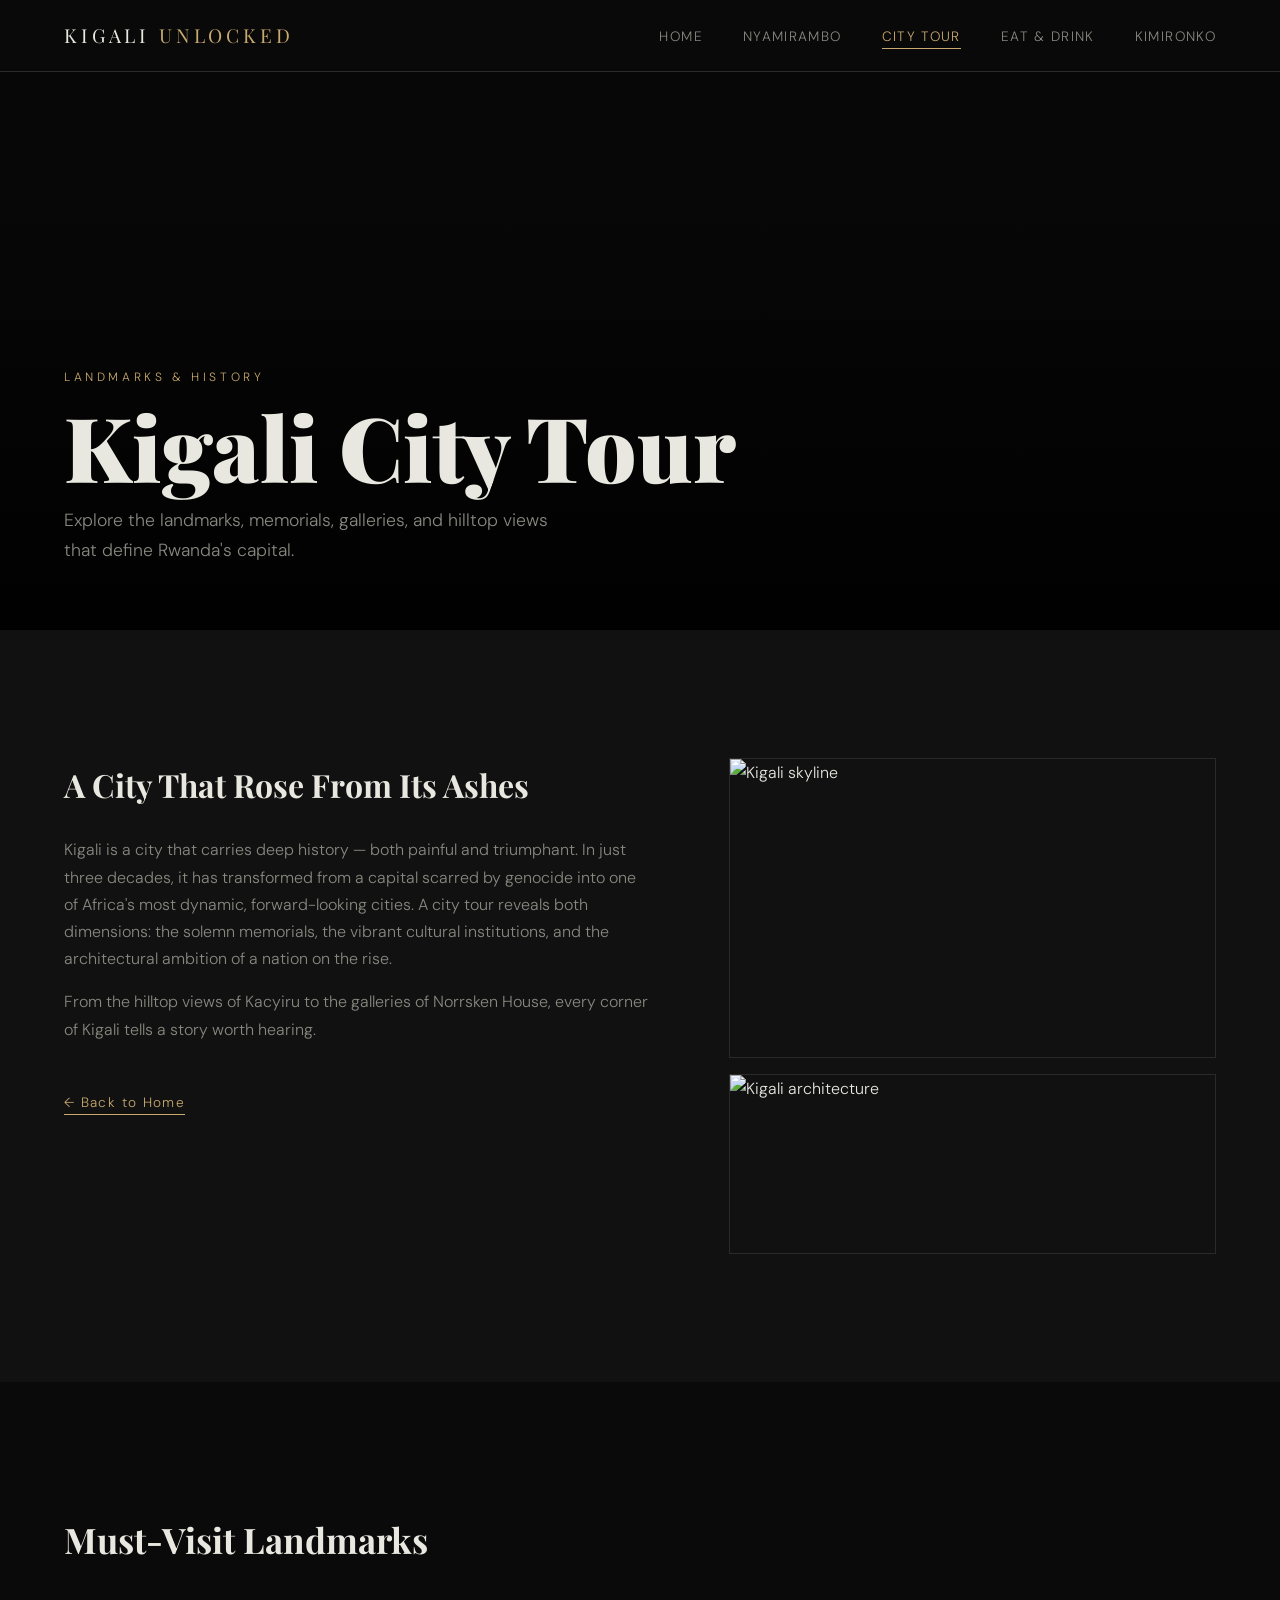
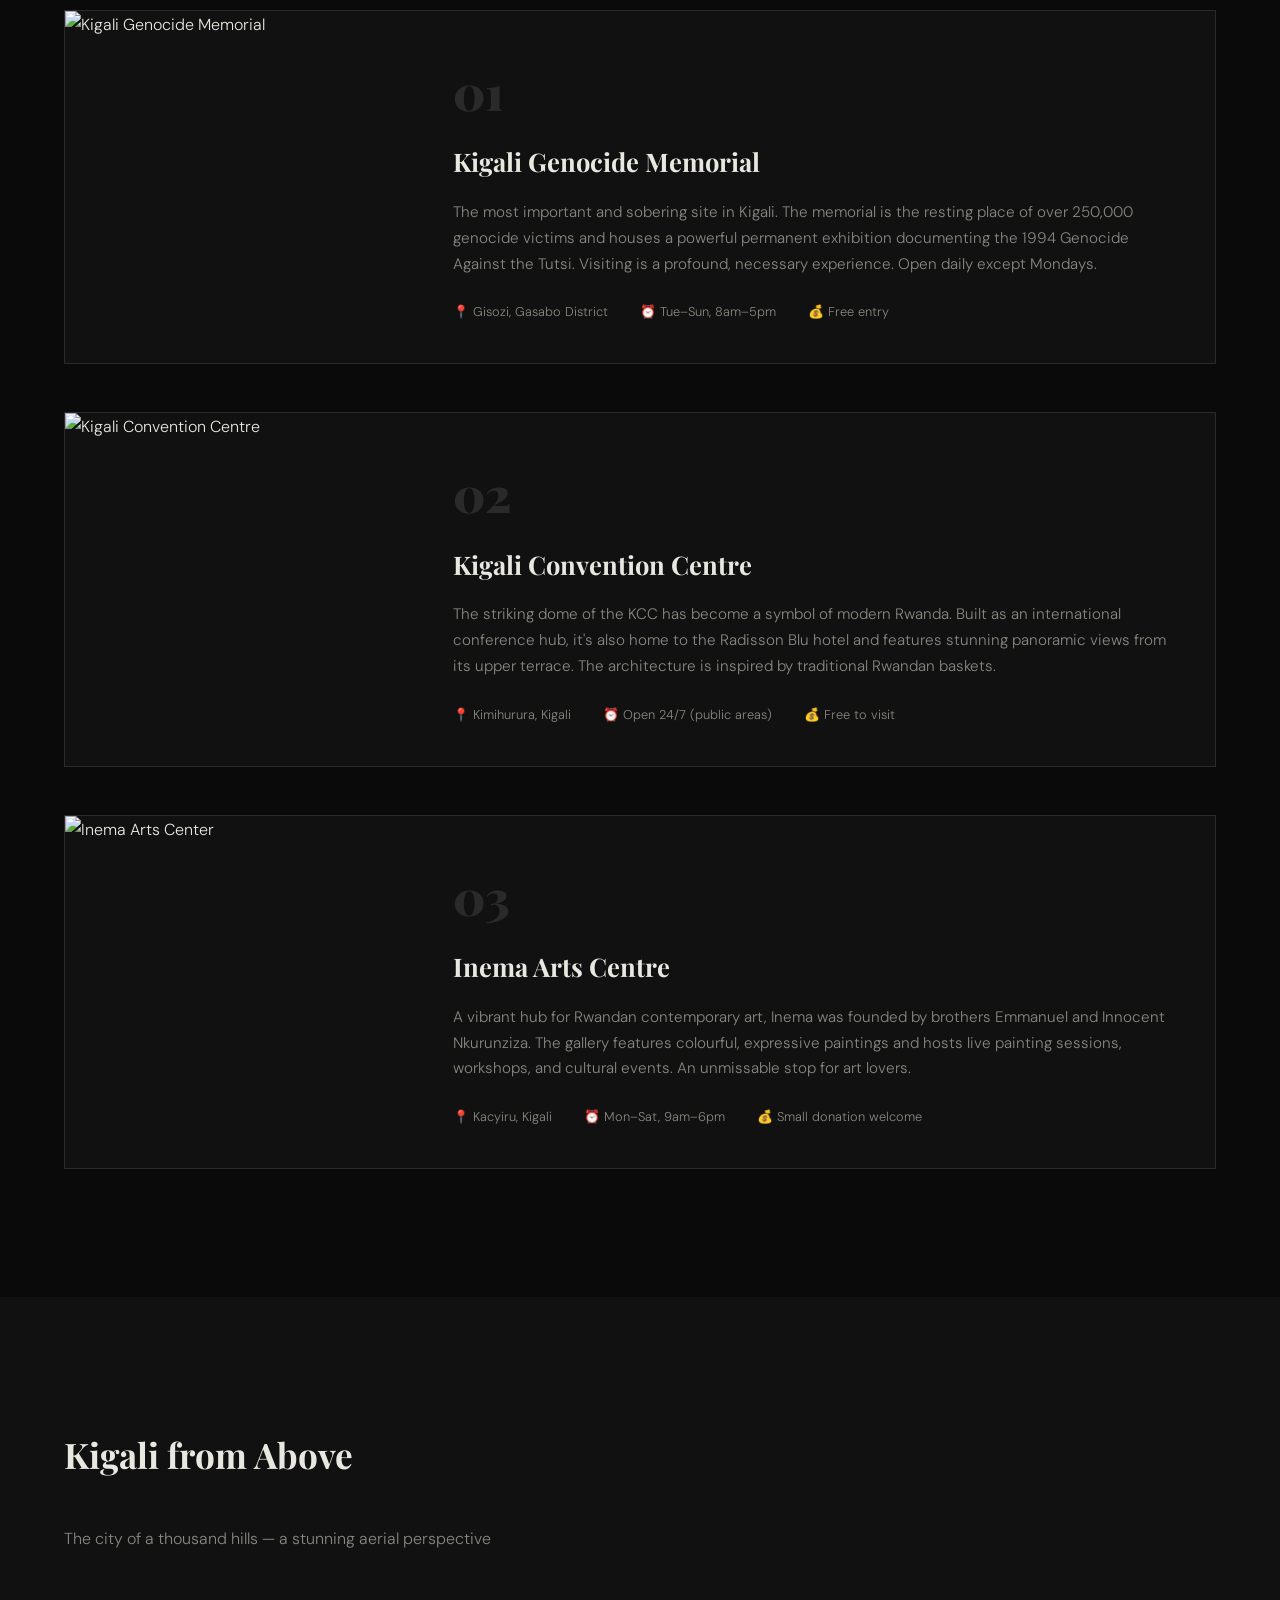
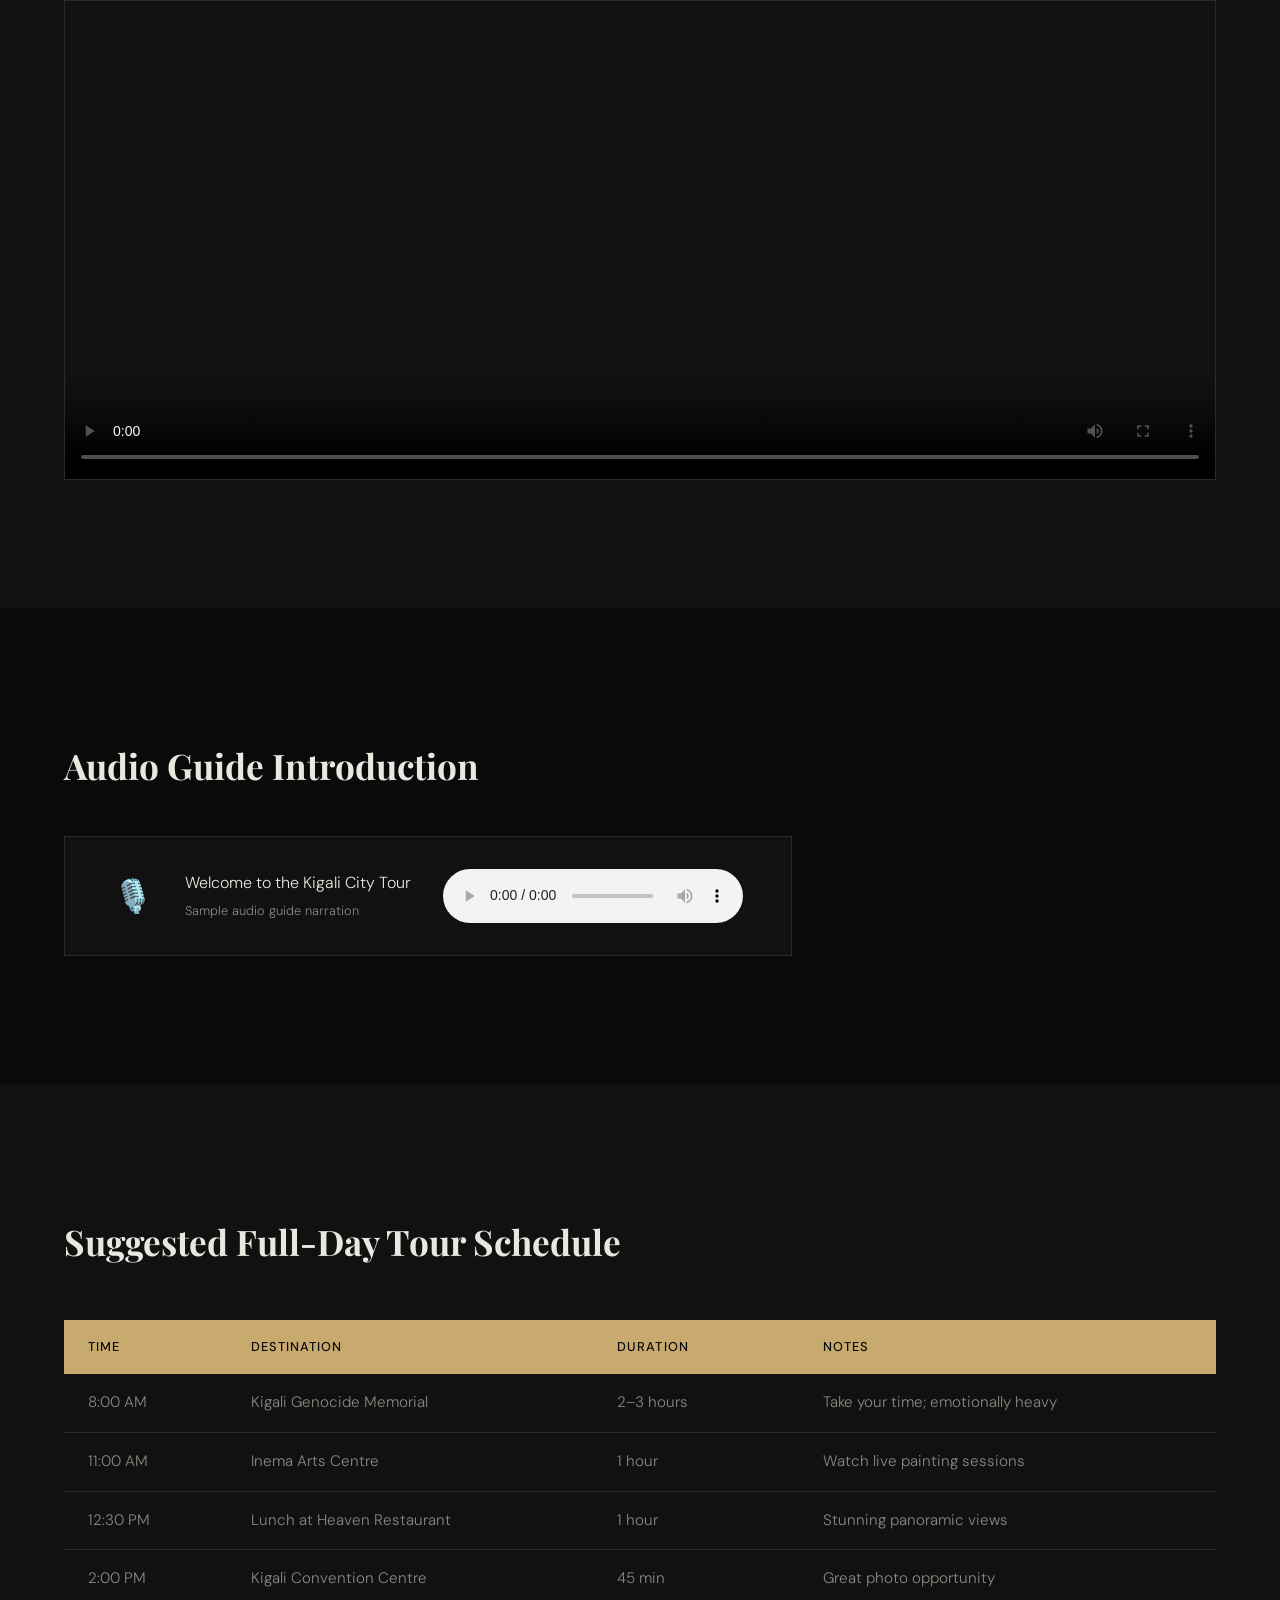
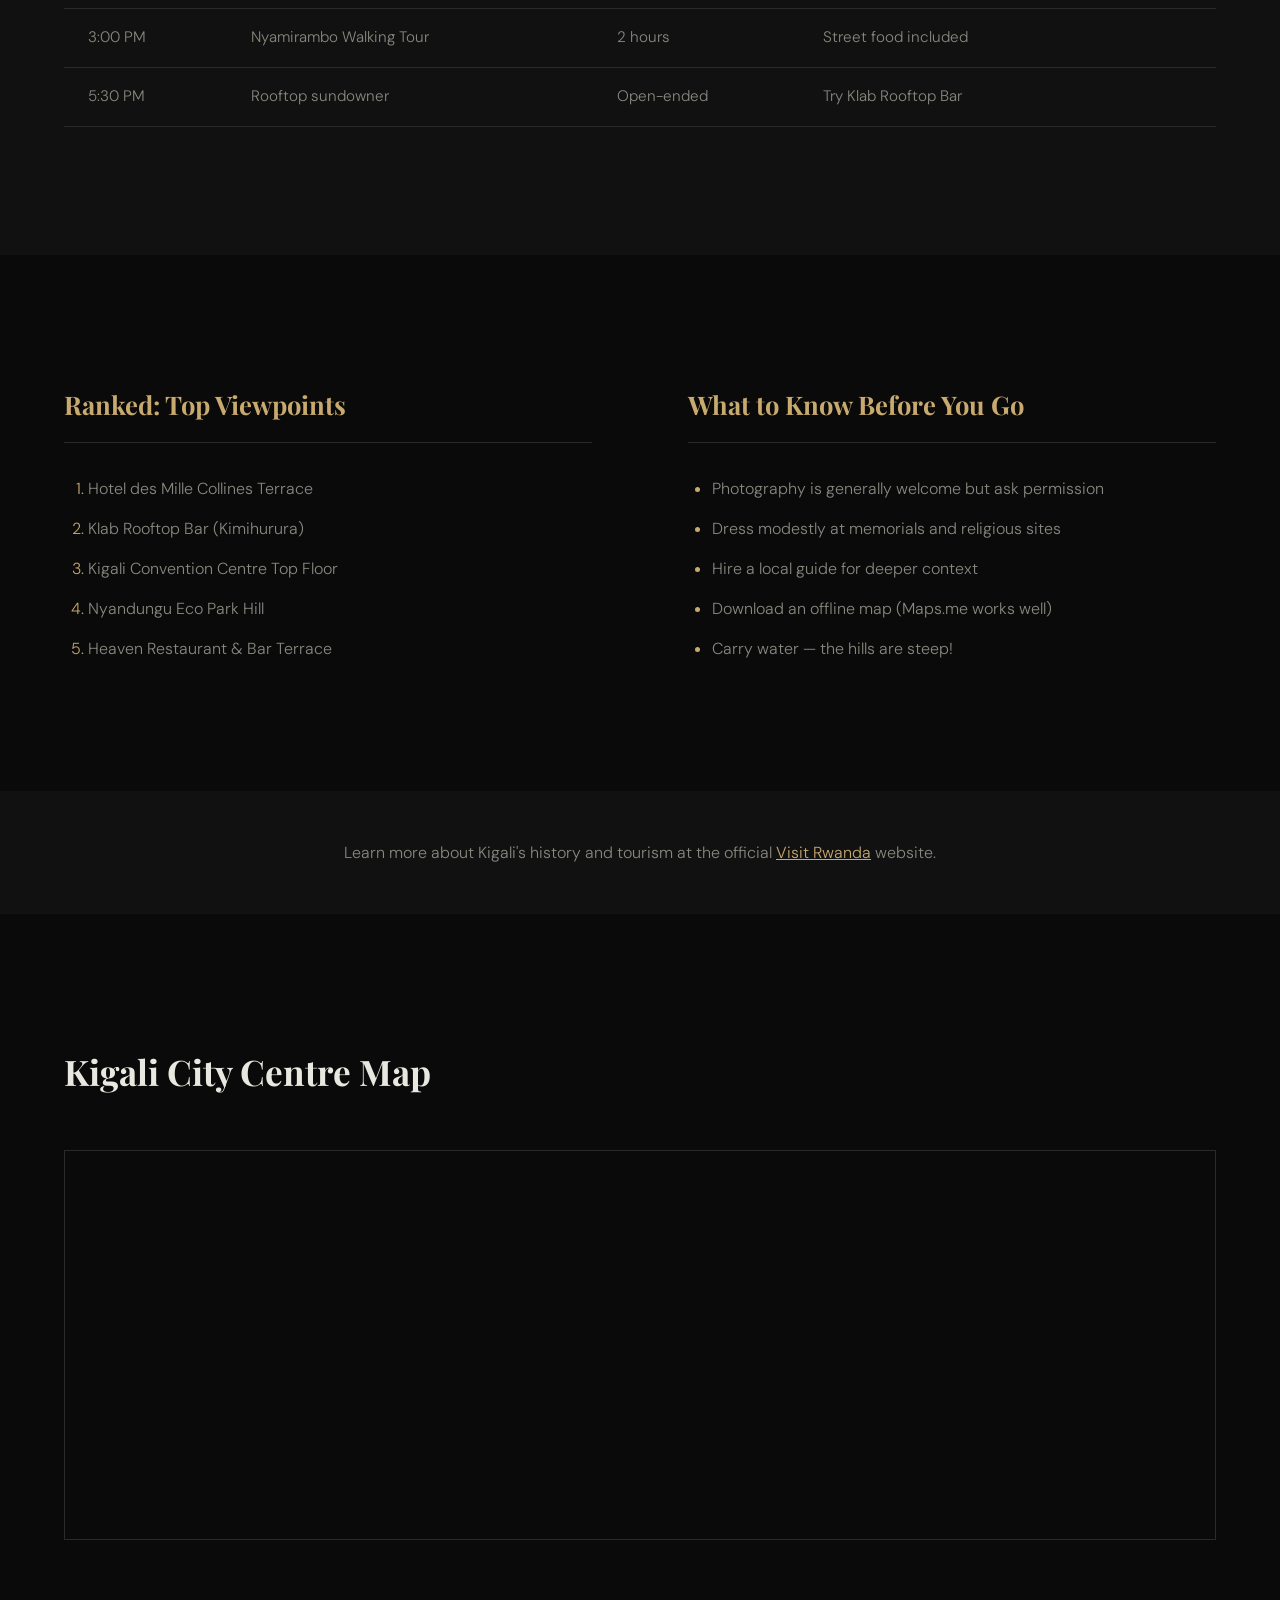
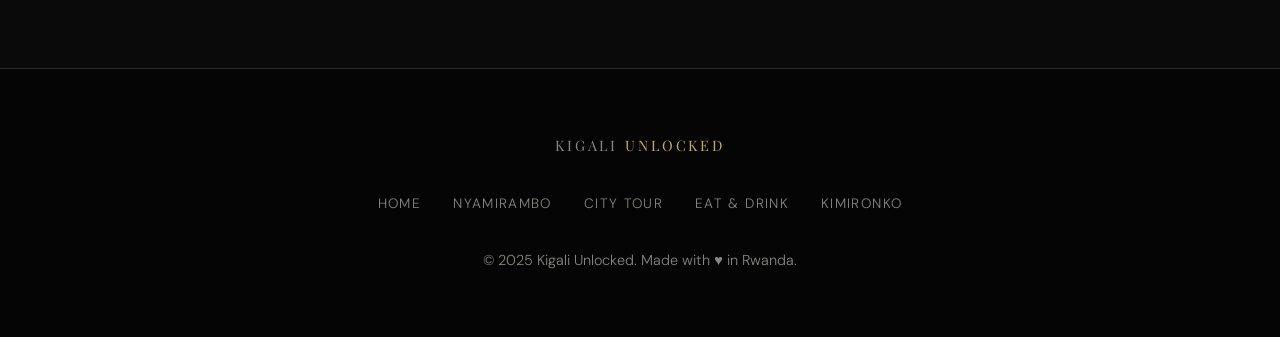
==== kigali-city-tour.html @ b33b662e "Add Nyamirambo and City Tour destination pages" ====
<!DOCTYPE html>
<html lang="en">
<head>
  <meta charset="UTF-8"/>
  <meta name="viewport" content="width=device-width, initial-scale=1.0"/>
  <title>Kigali City Tour – Kigali Unlocked</title>
  <link rel="stylesheet" href="css/city-tour.css"/>
  <link href="https://fonts.googleapis.com/css2?family=Playfair+Display:wght@400;700;900&family=DM+Sans:wght@300;400;500&display=swap" rel="stylesheet"/>
</head>
<body>

  <!-- NAV -->
  <nav class="navbar">
    <div class="nav-logo">KIGALI <span>UNLOCKED</span></div>
    <ul class="nav-links">
      <li><a href="index.html">Home</a></li>
      <li><a href="nyamirambo.html">Nyamirambo</a></li>
      <li><a href="kigali-city-tour.html" class="active">City Tour</a></li>
      <li><a href="restaurants.html">Eat & Drink</a></li>
      <li><a href="kimironko.html">Kimironko</a></li>
    </ul>
  </nav>

  <!-- PAGE HERO -->
  <header class="page-hero">
    <div class="page-hero-overlay"></div>
    <div class="page-hero-content">
      <span class="page-tag">Landmarks & History</span>
      <h1>Kigali City Tour</h1>
      <p>Explore the landmarks, memorials, galleries, and hilltop views that define Rwanda's capital.</p>
    </div>
  </header>

  <!-- INTRO -->
  <section class="section-intro">
    <div class="intro-grid">
      <div class="intro-block">
        <h2>A City That Rose From Its Ashes</h2>
        <p>Kigali is a city that carries deep history — both painful and triumphant. In just three decades, it has transformed from a capital scarred by genocide into one of Africa's most dynamic, forward-looking cities. A city tour reveals both dimensions: the solemn memorials, the vibrant cultural institutions, and the architectural ambition of a nation on the rise.</p>
        <p>From the hilltop views of Kacyiru to the galleries of Norrsken House, every corner of Kigali tells a story worth hearing.</p>
        <a href="index.html" class="btn-back">← Back to Home</a>
      </div>
      <div class="intro-images">
        <img src="https://images.unsplash.com/photo-1611348586804-61bf6c080437?w=700" alt="Kigali skyline" class="img-main"/>
        <img src="https://images.unsplash.com/photo-1526958977630-b34e2b1e0e2c?w=400" alt="Kigali architecture" class="img-secondary"/>
      </div>
    </div>
  </section>

  <!-- LANDMARK CARDS -->
  <section class="landmarks-section">
    <h2 class="section-title">Must-Visit Landmarks</h2>

    <div class="landmark-list">

      <article class="landmark-item">
        <img src="https://images.unsplash.com/photo-1489987707025-afc232f7ea0f?w=600" alt="Kigali Genocide Memorial"/>
        <div class="landmark-body">
          <span class="lm-number">01</span>
          <h3>Kigali Genocide Memorial</h3>
          <p>The most important and sobering site in Kigali. The memorial is the resting place of over 250,000 genocide victims and houses a powerful permanent exhibition documenting the 1994 Genocide Against the Tutsi. Visiting is a profound, necessary experience. Open daily except Mondays.</p>
          <div class="lm-meta">
            <span>📍 Gisozi, Gasabo District</span>
            <span>⏰ Tue–Sun, 8am–5pm</span>
            <span>💰 Free entry</span>
          </div>
        </div>
      </article>

      <article class="landmark-item">
        <img src="https://images.unsplash.com/photo-1580060839134-75a5edca2e99?w=600" alt="Kigali Convention Centre"/>
        <div class="landmark-body">
          <span class="lm-number">02</span>
          <h3>Kigali Convention Centre</h3>
          <p>The striking dome of the KCC has become a symbol of modern Rwanda. Built as an international conference hub, it's also home to the Radisson Blu hotel and features stunning panoramic views from its upper terrace. The architecture is inspired by traditional Rwandan baskets.</p>
          <div class="lm-meta">
            <span>📍 Kimihurura, Kigali</span>
            <span>⏰ Open 24/7 (public areas)</span>
            <span>💰 Free to visit</span>
          </div>
        </div>
      </article>

      <article class="landmark-item">
        <img src="https://images.unsplash.com/photo-1553877522-43269d4ea984?w=600" alt="Inema Arts Center"/>
        <div class="landmark-body">
          <span class="lm-number">03</span>
          <h3>Inema Arts Centre</h3>
          <p>A vibrant hub for Rwandan contemporary art, Inema was founded by brothers Emmanuel and Innocent Nkurunziza. The gallery features colourful, expressive paintings and hosts live painting sessions, workshops, and cultural events. An unmissable stop for art lovers.</p>
          <div class="lm-meta">
            <span>📍 Kacyiru, Kigali</span>
            <span>⏰ Mon–Sat, 9am–6pm</span>
            <span>💰 Small donation welcome</span>
          </div>
        </div>
      </article>

    </div>
  </section>

  <!-- VIDEO -->
  <section class="video-section">
    <h2 class="section-title">Kigali from Above</h2>
    <p class="section-sub">The city of a thousand hills — a stunning aerial perspective</p>
    <div class="video-wrap">
      <video controls poster="https://images.unsplash.com/photo-1611348586804-61bf6c080437?w=1200">
        <source src="https://www.w3schools.com/html/mov_bbb.mp4" type="video/mp4"/>
        Your browser does not support the video element.
      </video>
    </div>
  </section>

  <!-- AUDIO -->
  <section class="audio-section">
    <h2 class="section-title">Audio Guide Introduction</h2>
    <div class="audio-wrap">
      <div class="audio-card">
        <span>🎙️</span>
        <div>
          <p>Welcome to the Kigali City Tour</p>
          <small>Sample audio guide narration</small>
        </div>
        <audio controls>
          <source src="https://www.w3schools.com/html/horse.mp3" type="audio/mpeg"/>
          Your browser does not support the audio element.
        </audio>
      </div>
    </div>
  </section>

  <!-- TABLE: TOUR SCHEDULE -->
  <section class="table-section">
    <h2 class="section-title">Suggested Full-Day Tour Schedule</h2>
    <table class="info-table">
      <thead>
        <tr>
          <th>Time</th>
          <th>Destination</th>
          <th>Duration</th>
          <th>Notes</th>
        </tr>
      </thead>
      <tbody>
        <tr><td>8:00 AM</td><td>Kigali Genocide Memorial</td><td>2–3 hours</td><td>Take your time; emotionally heavy</td></tr>
        <tr><td>11:00 AM</td><td>Inema Arts Centre</td><td>1 hour</td><td>Watch live painting sessions</td></tr>
        <tr><td>12:30 PM</td><td>Lunch at Heaven Restaurant</td><td>1 hour</td><td>Stunning panoramic views</td></tr>
        <tr><td>2:00 PM</td><td>Kigali Convention Centre</td><td>45 min</td><td>Great photo opportunity</td></tr>
        <tr><td>3:00 PM</td><td>Nyamirambo Walking Tour</td><td>2 hours</td><td>Street food included</td></tr>
        <tr><td>5:30 PM</td><td>Rooftop sundowner</td><td>Open-ended</td><td>Try Klab Rooftop Bar</td></tr>
      </tbody>
    </table>
  </section>

  <!-- LISTS -->
  <section class="lists-section">
    <div class="lists-grid">
      <div class="list-block">
        <h3>Ranked: Top Viewpoints</h3>
        <ol>
          <li>Hotel des Mille Collines Terrace</li>
          <li>Klab Rooftop Bar (Kimihurura)</li>
          <li>Kigali Convention Centre Top Floor</li>
          <li>Nyandungu Eco Park Hill</li>
          <li>Heaven Restaurant & Bar Terrace</li>
        </ol>
      </div>
      <div class="list-block">
        <h3>What to Know Before You Go</h3>
        <ul>
          <li>Photography is generally welcome but ask permission</li>
          <li>Dress modestly at memorials and religious sites</li>
          <li>Hire a local guide for deeper context</li>
          <li>Download an offline map (Maps.me works well)</li>
          <li>Carry water — the hills are steep!</li>
        </ul>
      </div>
    </div>
  </section>

  <!-- EXTERNAL LINK -->
  <section class="ext-link-section">
    <p>Learn more about Kigali's history and tourism at the official <a href="https://www.visitrwanda.com" target="_blank" rel="noopener">Visit Rwanda</a> website.</p>
  </section>

  <!-- MAP EMBED -->
  <section class="map-section">
    <h2 class="section-title">Kigali City Centre Map</h2>
    <div class="map-container">
      <iframe
        src="https://www.openstreetmap.org/export/embed.html?bbox=30.05,−1.96,30.09,−1.93&layer=mapnik"
        width="100%" height="380" style="border:none;"
        title="Kigali city centre map"
        loading="lazy">
      </iframe>
    </div>
  </section>

  <!-- FOOTER -->
  <footer class="footer">
    <div class="footer-inner">
      <p class="footer-logo">KIGALI <span>UNLOCKED</span></p>
      <ul class="footer-links">
        <li><a href="index.html">Home</a></li>
        <li><a href="nyamirambo.html">Nyamirambo</a></li>
        <li><a href="kigali-city-tour.html">City Tour</a></li>
        <li><a href="restaurants.html">Eat & Drink</a></li>
        <li><a href="kimironko.html">Kimironko</a></li>
      </ul>
      <p class="footer-note">© 2025 Kigali Unlocked. Made with ♥ in Rwanda.</p>
    </div>
  </footer>

</body>
</html>
---- css/city-tour.css ----
/* ===========================
   CITY-TOUR.CSS
   Dark & Dramatic Theme
=========================== */

:root {
  --bg: #0a0a0a;
  --bg2: #111111;
  --bg3: #181818;
  --accent: #c8a96e;
  --accent2: #e8c98e;
  --text: #e8e8e0;
  --text-muted: #888880;
  --border: #2a2a2a;
  --font-display: 'Playfair Display', serif;
  --font-body: 'DM Sans', sans-serif;
}

*, *::before, *::after { box-sizing: border-box; margin: 0; padding: 0; }
html { scroll-behavior: smooth; }
body { background: var(--bg); color: var(--text); font-family: var(--font-body); font-weight: 300; line-height: 1.7; overflow-x: hidden; }

/* NAV */
.navbar {
  position: fixed; top: 0; left: 0; width: 100%; z-index: 999;
  display: flex; align-items: center; justify-content: space-between;
  padding: 1.2rem 4rem;
  background: rgba(10,10,10,0.9);
  backdrop-filter: blur(12px);
  border-bottom: 1px solid var(--border);
}
.nav-logo { font-family: var(--font-display); font-size: 1.2rem; letter-spacing: 0.2em; color: var(--text); text-transform: uppercase; }
.nav-logo span { color: var(--accent); }
.nav-links { display: flex; gap: 2.5rem; list-style: none; }
.nav-links a {
  color: var(--text-muted); text-decoration: none; font-size: 0.85rem;
  letter-spacing: 0.1em; text-transform: uppercase; transition: color 0.3s;
  position: relative; padding-bottom: 4px;
}
.nav-links a::after { content: ''; position: absolute; bottom: 0; left: 0; width: 0; height: 1px; background: var(--accent); transition: width 0.3s; }
.nav-links a:hover, .nav-links a.active { color: var(--accent); }
.nav-links a:hover::after, .nav-links a.active::after { width: 100%; }

/* PAGE HERO */
.page-hero {
  position: relative; height: 70vh;
  background: url('https://images.unsplash.com/photo-1611348586804-61bf6c080437?w=1600') center/cover no-repeat;
  display: flex; align-items: flex-end;
}
.page-hero-overlay { position: absolute; inset: 0; background: linear-gradient(to top, rgba(0,0,0,0.92) 0%, rgba(0,0,0,0.3) 70%); }
.page-hero-content { position: relative; z-index: 2; padding: 4rem; animation: fadeUp 0.8s ease both; }
.page-tag { font-size: 0.75rem; letter-spacing: 0.3em; text-transform: uppercase; color: var(--accent); display: block; margin-bottom: 0.8rem; }
.page-hero-content h1 { font-family: var(--font-display); font-size: clamp(3rem, 7vw, 6rem); font-weight: 900; color: var(--text); line-height: 1; margin-bottom: 1rem; }
.page-hero-content p { color: var(--text-muted); font-size: 1.1rem; max-width: 500px; }

/* INTRO */
.section-intro { padding: 8rem 4rem; background: var(--bg2); }
.intro-grid { display: flex; gap: 5rem; align-items: flex-start; }
.intro-block { flex: 1.2; }
.intro-block h2 { font-family: var(--font-display); font-size: 2rem; margin-bottom: 1.5rem; color: var(--text); }
.intro-block p { color: var(--text-muted); margin-bottom: 1rem; }
.btn-back { display: inline-block; margin-top: 2rem; color: var(--accent); text-decoration: none; font-size: 0.85rem; letter-spacing: 0.1em; border-bottom: 1px solid var(--accent); transition: opacity 0.3s; }
.btn-back:hover { opacity: 0.7; }
.intro-images { flex: 1; display: flex; flex-direction: column; gap: 1rem; }
.img-main { width: 100%; height: 300px; object-fit: cover; border: 1px solid var(--border); }
.img-secondary { width: 100%; height: 180px; object-fit: cover; border: 1px solid var(--border); }

/* LANDMARKS */
.landmarks-section { padding: 8rem 4rem; background: var(--bg); }
.section-title { font-family: var(--font-display); font-size: 2.2rem; color: var(--text); margin-bottom: 2.5rem; }
.section-sub { color: var(--text-muted); margin-bottom: 3rem; }

.landmark-list { display: flex; flex-direction: column; gap: 3rem; }
.landmark-item {
  display: flex; gap: 3rem; align-items: flex-start;
  border: 1px solid var(--border); background: var(--bg2);
  overflow: hidden; transition: border-color 0.3s;
}
.landmark-item:hover { border-color: var(--accent); }
.landmark-item img { width: 300px; height: 220px; object-fit: cover; flex-shrink: 0; transition: transform 0.4s; }
.landmark-item:hover img { transform: scale(1.03); }
.landmark-body { padding: 2.5rem; flex: 1; }
.lm-number { font-family: var(--font-display); font-size: 3rem; color: var(--border); font-weight: 900; display: block; margin-bottom: 0.5rem; }
.landmark-body h3 { font-family: var(--font-display); font-size: 1.6rem; color: var(--text); margin-bottom: 1rem; }
.landmark-body p { color: var(--text-muted); font-size: 0.95rem; margin-bottom: 1.5rem; }
.lm-meta { display: flex; gap: 2rem; flex-wrap: wrap; }
.lm-meta span { font-size: 0.8rem; color: var(--text-muted); }

/* VIDEO */
.video-section { padding: 8rem 4rem; background: var(--bg2); }
.video-wrap { margin-top: 2rem; }
.video-wrap video { width: 100%; max-height: 480px; border: 1px solid var(--border); display: block; }

/* AUDIO */
.audio-section { padding: 8rem 4rem; background: var(--bg); }
.audio-wrap { margin-top: 2rem; }
.audio-card { display: inline-flex; align-items: center; gap: 2rem; background: var(--bg2); border: 1px solid var(--border); padding: 2rem 3rem; }
.audio-card span { font-size: 2rem; }
.audio-card p { color: var(--text); font-size: 1rem; }
.audio-card small { color: var(--text-muted); font-size: 0.8rem; }

/* TABLE */
.table-section { padding: 8rem 4rem; background: var(--bg2); }
.info-table { width: 100%; border-collapse: collapse; margin-top: 3rem; font-size: 0.95rem; }
.info-table th { background: var(--accent); color: #0a0a0a; padding: 1rem 1.5rem; text-align: left; font-weight: 500; font-size: 0.8rem; letter-spacing: 0.08em; text-transform: uppercase; }
.info-table td { padding: 1rem 1.5rem; border-bottom: 1px solid var(--border); color: var(--text-muted); }
.info-table tr:hover td { background: var(--bg3); color: var(--text); }

/* LISTS */
.lists-section { padding: 8rem 4rem; background: var(--bg); }
.lists-grid { display: flex; gap: 6rem; }
.list-block { flex: 1; }
.list-block h3 { font-family: var(--font-display); font-size: 1.6rem; color: var(--accent); margin-bottom: 2rem; padding-bottom: 1rem; border-bottom: 1px solid var(--border); }
.list-block ol, .list-block ul { padding-left: 1.5rem; display: flex; flex-direction: column; gap: 0.8rem; color: var(--text-muted); }
.list-block li::marker { color: var(--accent); }

/* EXT LINK */
.ext-link-section { padding: 3rem 4rem; background: var(--bg2); text-align: center; }
.ext-link-section p { color: var(--text-muted); }
.ext-link-section a { color: var(--accent); }

/* MAP */
.map-section { padding: 8rem 4rem; background: var(--bg); }
.map-container { margin-top: 3rem; border: 1px solid var(--border); overflow: hidden; }

/* FOOTER */
.footer { background: #050505; border-top: 1px solid var(--border); padding: 4rem; text-align: center; }
.footer-logo { font-family: var(--font-display); font-size: 1.4rem; letter-spacing: 0.2em; margin-bottom: 1rem; }
.footer-logo span { color: var(--accent); }
.footer p { color: var(--text-muted); font-size: 0.9rem; }
.footer-links { display: flex; gap: 2rem; list-style: none; justify-content: center; margin: 2rem 0; }
.footer-links a { color: var(--text-muted); text-decoration: none; font-size: 0.85rem; letter-spacing: 0.1em; text-transform: uppercase; transition: color 0.3s; }
.footer-links a:hover { color: var(--accent); }
.footer-note { color: #444; font-size: 0.8rem; }

@keyframes fadeUp {
  from { opacity: 0; transform: translateY(30px); }
  to   { opacity: 1; transform: translateY(0); }
}
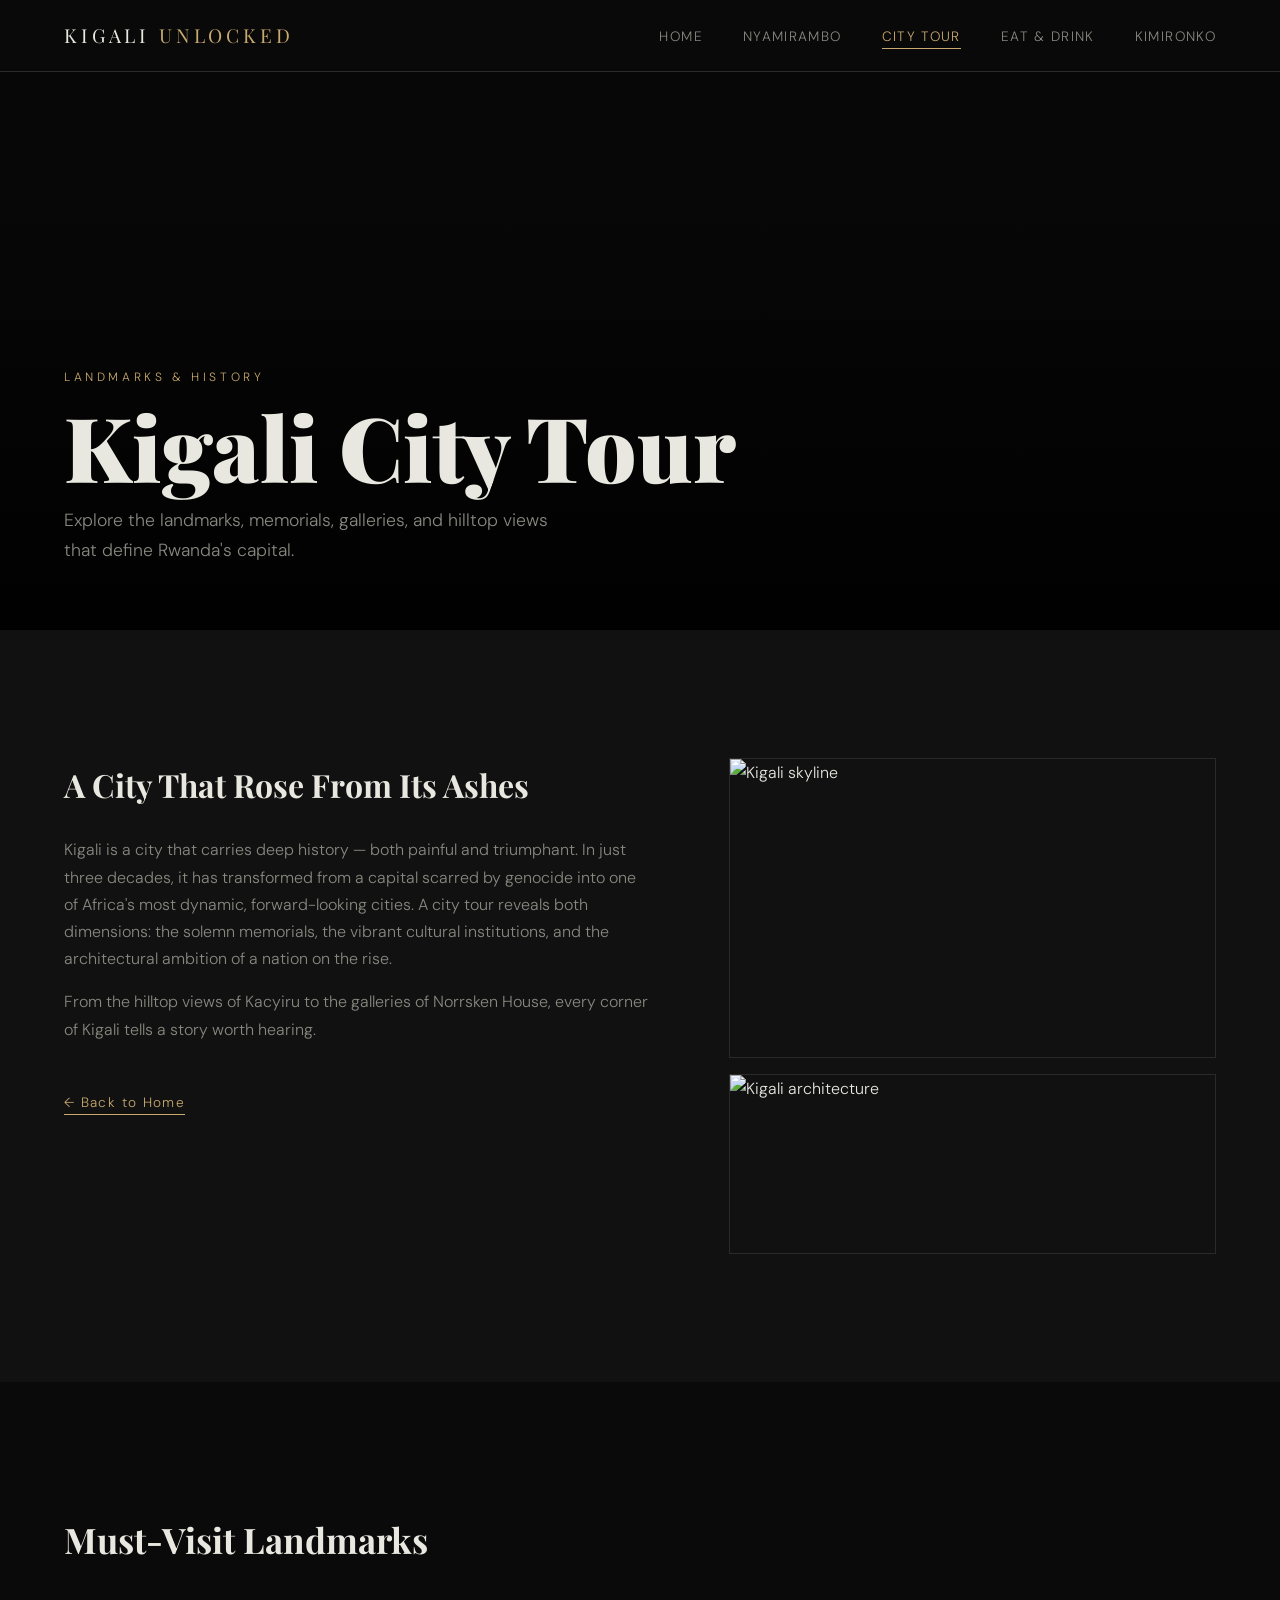
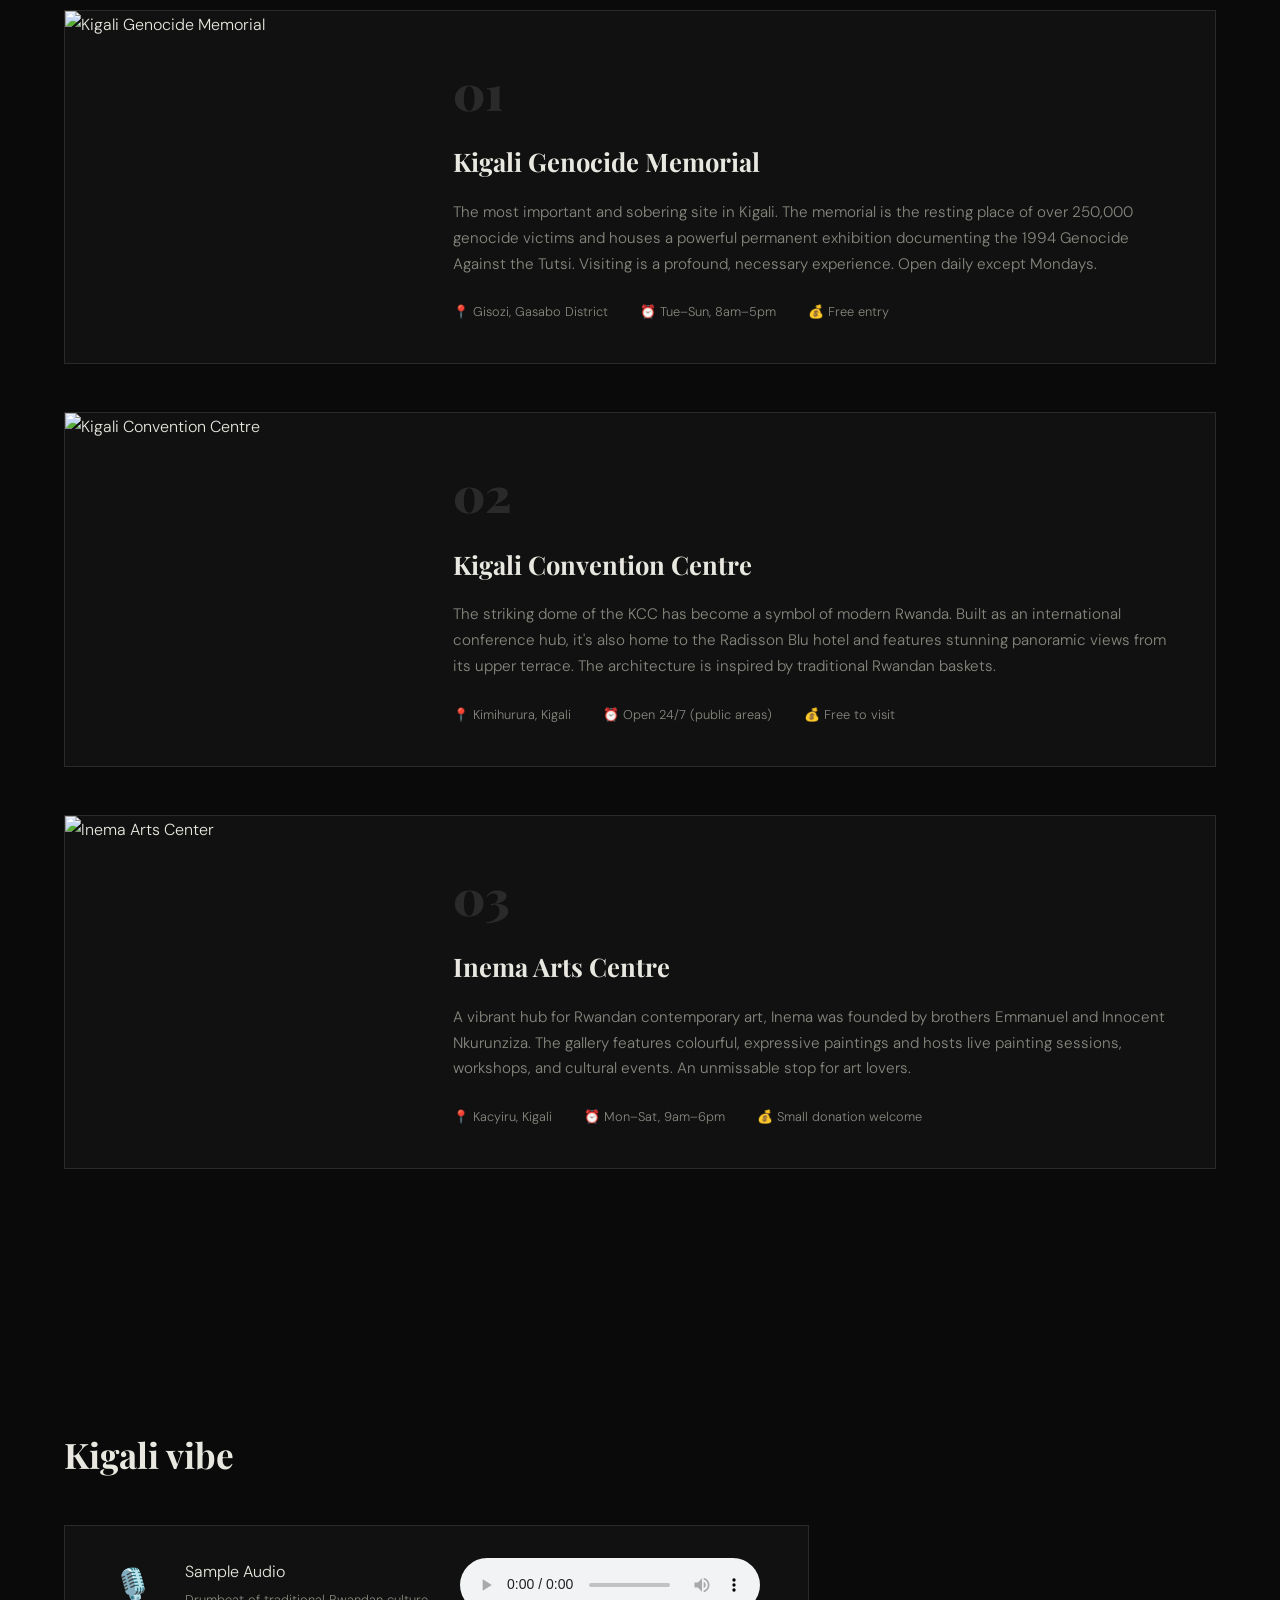
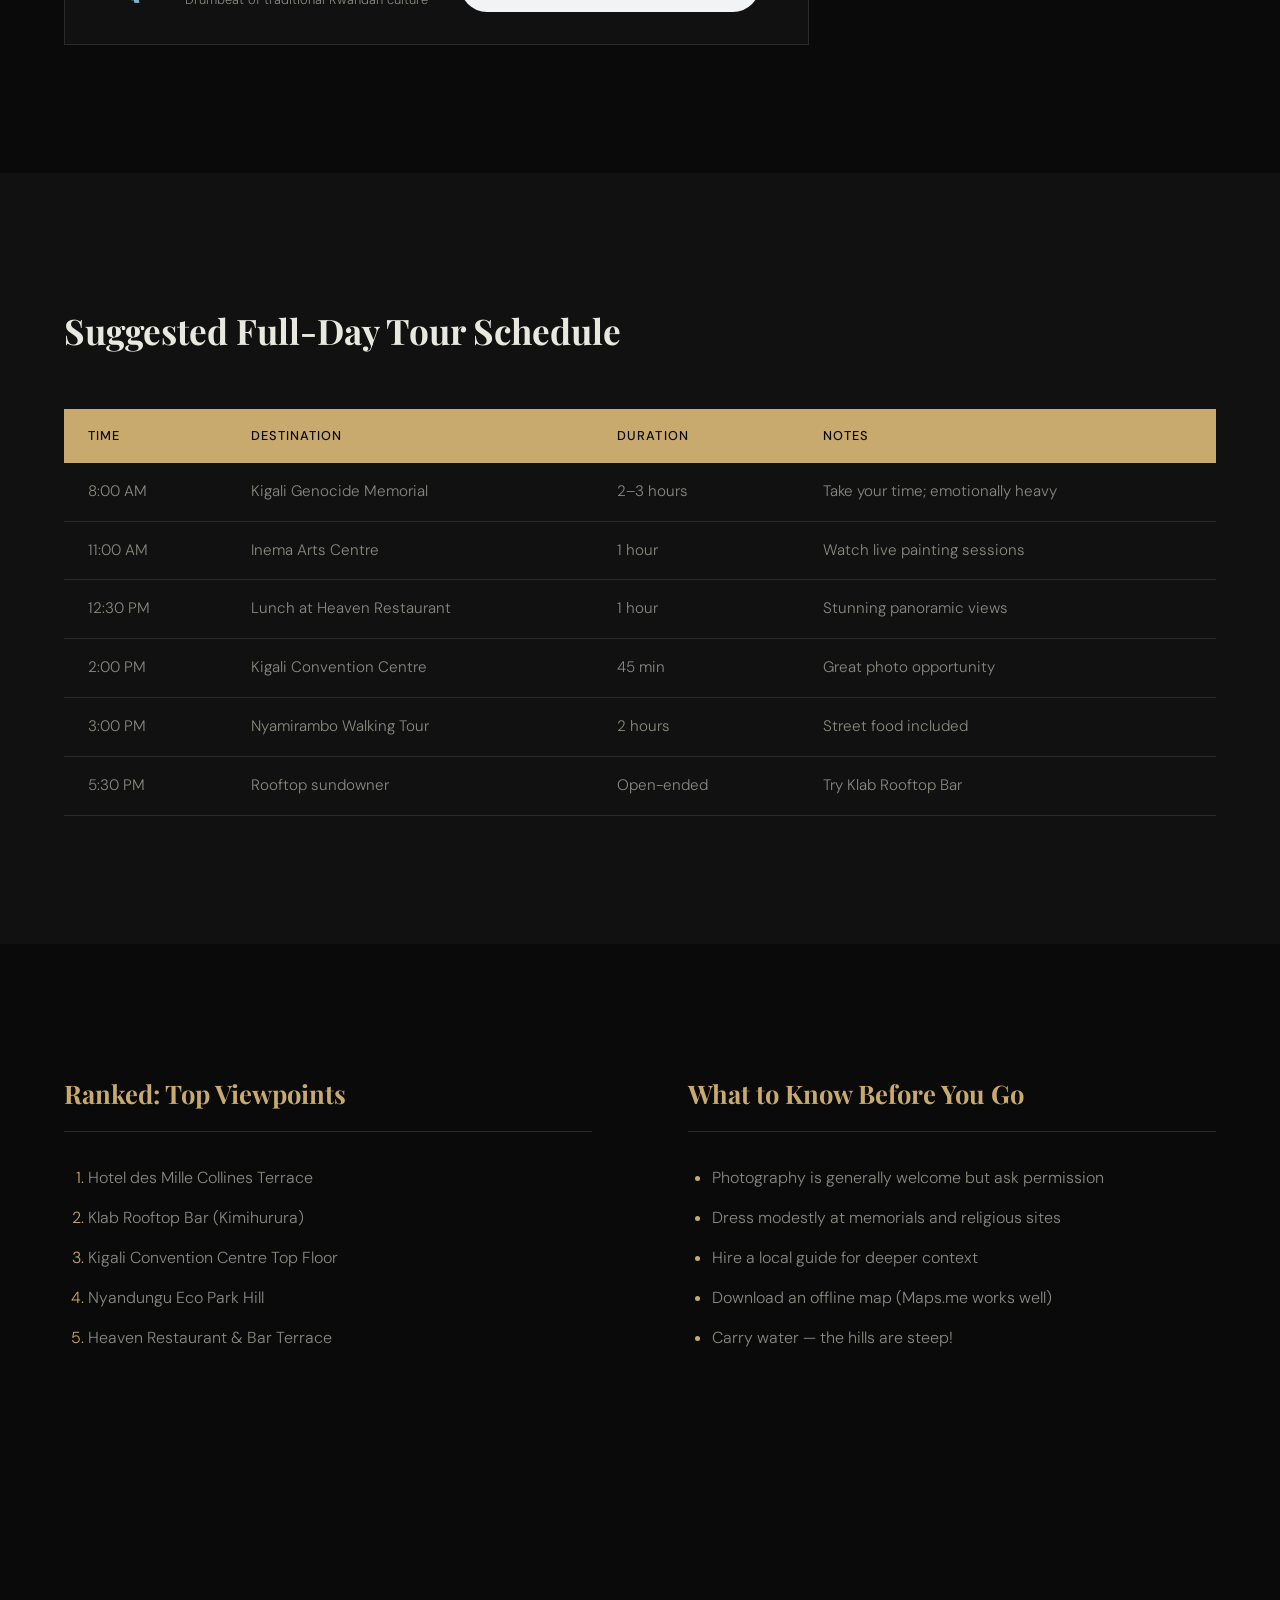
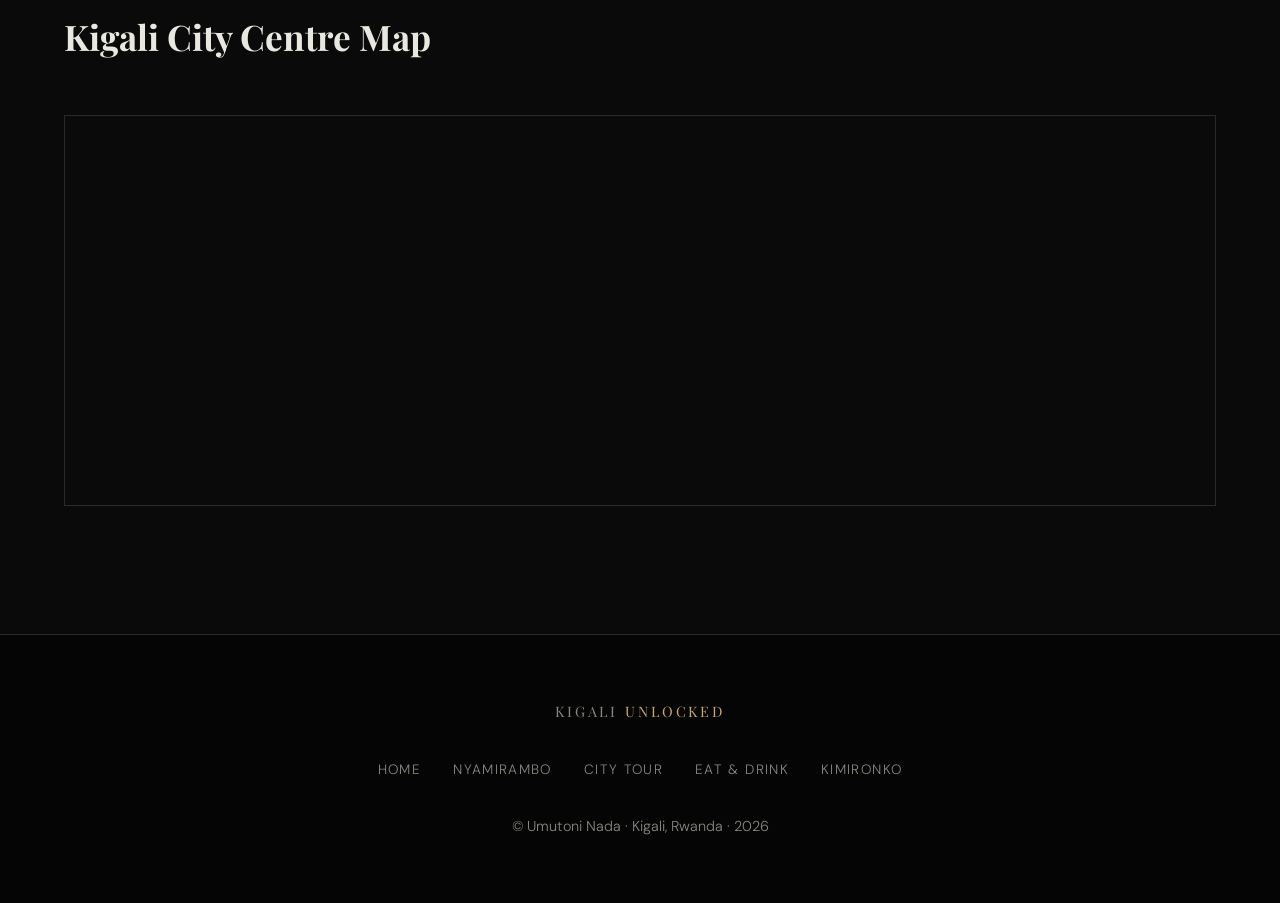
==== commit 2be4d2ab: "update: replace images and revise content on kigali city tour page" ====
--- a/kigali-city-tour.html
+++ b/kigali-city-tour.html
@@ -41,8 +41,8 @@
         <a href="index.html" class="btn-back">← Back to Home</a>
       </div>
       <div class="intro-images">
-        <img src="https://images.unsplash.com/photo-1611348586804-61bf6c080437?w=700" alt="Kigali skyline" class="img-main"/>
-        <img src="https://images.unsplash.com/photo-1526958977630-b34e2b1e0e2c?w=400" alt="Kigali architecture" class="img-secondary"/>
+        <img src="https://www.architectmagazine.com/wp-content/uploads/sites/5/2023/679bf98340b145e2aec4749c27bf883c.jpg?resize=196" alt="Kigali skyline" class="img-main"/>
+        <img src="https://media-cdn.tripadvisor.com/media/attractions-splice-spp-720x480/06/fe/e2/35.jpg" alt="Kigali architecture" class="img-secondary"/>
       </div>
     </div>
   </section>
@@ -54,7 +54,7 @@
     <div class="landmark-list">
 
       <article class="landmark-item">
-        <img src="https://images.unsplash.com/photo-1489987707025-afc232f7ea0f?w=600" alt="Kigali Genocide Memorial"/>
+        <img src="https://rwandaecocompany.com/wp-content/uploads/2022/04/inside-memorial-grounds.jpg" alt="Kigali Genocide Memorial"/>
         <div class="landmark-body">
           <span class="lm-number">01</span>
           <h3>Kigali Genocide Memorial</h3>
@@ -68,7 +68,7 @@
       </article>
 
       <article class="landmark-item">
-        <img src="https://images.unsplash.com/photo-1580060839134-75a5edca2e99?w=600" alt="Kigali Convention Centre"/>
+        <img src="https://encrypted-tbn0.gstatic.com/images?q=tbn:ANd9GcTgEGH-gkOvapx0Mymvc34G8_bh8XVrqQ0sON7aIEa23t1F5bri5Rri2_j5cRRhv47fbnGQXJbGA02LT5Xkt02Rgtn3aLpvcwvI3rJZWA&s=10" alt="Kigali Convention Centre"/>
         <div class="landmark-body">
           <span class="lm-number">02</span>
           <h3>Kigali Convention Centre</h3>
@@ -82,7 +82,7 @@
       </article>
 
       <article class="landmark-item">
-        <img src="https://images.unsplash.com/photo-1553877522-43269d4ea984?w=600" alt="Inema Arts Center"/>
+        <img src="https://lh3.googleusercontent.com/gps-cs-s/APNQkAGGvNBHA9cb-8jgQgZk37oyT1YeH-5OrgLneTB9KSV3llWKIWigLnEpcSLR2nWzWzXY3kmwpIV4_AL2Nx3EzW_fKQMxZm70FBTgBJvdlm16Ho4spjKFV6yS1CHMnB2SmTiYrDDzniFS29s=s680-w680-h510-rw" alt="Inema Arts Center"/>
         <div class="landmark-body">
           <span class="lm-number">03</span>
           <h3>Inema Arts Centre</h3>
@@ -97,36 +97,24 @@
 
     </div>
   </section>
+  <!-- AUDIO -->
 
-  <!-- VIDEO -->
-  <section class="video-section">
-    <h2 class="section-title">Kigali from Above</h2>
-    <p class="section-sub">The city of a thousand hills — a stunning aerial perspective</p>
-    <div class="video-wrap">
-      <video controls poster="https://images.unsplash.com/photo-1611348586804-61bf6c080437?w=1200">
-        <source src="https://www.w3schools.com/html/mov_bbb.mp4" type="video/mp4"/>
-        Your browser does not support the video element.
-      </video>
+<section class="audio-section">
+  <h2 class="section-title">Kigali vibe</h2>
+  <div class="audio-wrap">
+    <div class="audio-card">
+      <span>🎙️</span>
+      <div>
+        <p> Sample Audio</p>
+        <small>Drumbeat of traditional Rwandan culture</small>
+      </div>
+      <audio controls loop>
+        <source src="css/audioo.mp3" type="audio/mpeg"/>
+        Your browser does not support the audio element.
+      </audio>
     </div>
-  </section>
-
-  <!-- AUDIO -->
-  <section class="audio-section">
-    <h2 class="section-title">Audio Guide Introduction</h2>
-    <div class="audio-wrap">
-      <div class="audio-card">
-        <span>🎙️</span>
-        <div>
-          <p>Welcome to the Kigali City Tour</p>
-          <small>Sample audio guide narration</small>
-        </div>
-        <audio controls>
-          <source src="https://www.w3schools.com/html/horse.mp3" type="audio/mpeg"/>
-          Your browser does not support the audio element.
-        </audio>
-      </div>
-    </div>
-  </section>
+  </div>
+</section>
 
   <!-- TABLE: TOUR SCHEDULE -->
   <section class="table-section">
@@ -176,18 +164,12 @@
       </div>
     </div>
   </section>
-
-  <!-- EXTERNAL LINK -->
-  <section class="ext-link-section">
-    <p>Learn more about Kigali's history and tourism at the official <a href="https://www.visitrwanda.com" target="_blank" rel="noopener">Visit Rwanda</a> website.</p>
-  </section>
-
   <!-- MAP EMBED -->
   <section class="map-section">
     <h2 class="section-title">Kigali City Centre Map</h2>
     <div class="map-container">
       <iframe
-        src="https://www.openstreetmap.org/export/embed.html?bbox=30.05,−1.96,30.09,−1.93&layer=mapnik"
+        src="https://www.google.com/maps/embed?pb=!1m18!1m12!1m3!1d255203.55383057077!2d29.96243136624063!3d-1.9297626221657935!2m3!1f0!2f0!3f0!3m2!1i1024!2i768!4f13.1!3m3!1m2!1s0x19dca4258ed8e797%3A0xf32b36a5411d0bc8!2sKigali!5e0!3m2!1sen!2srw!4v1777276050769!5m2!1sen!2srw"
         width="100%" height="380" style="border:none;"
         title="Kigali city centre map"
         loading="lazy">
@@ -206,7 +188,7 @@
         <li><a href="restaurants.html">Eat & Drink</a></li>
         <li><a href="kimironko.html">Kimironko</a></li>
       </ul>
-      <p class="footer-note">© 2025 Kigali Unlocked. Made with ♥ in Rwanda.</p>
+      <p class="footer-note">© Umutoni Nada · Kigali, Rwanda · 2026</p>
     </div>
   </footer>
 
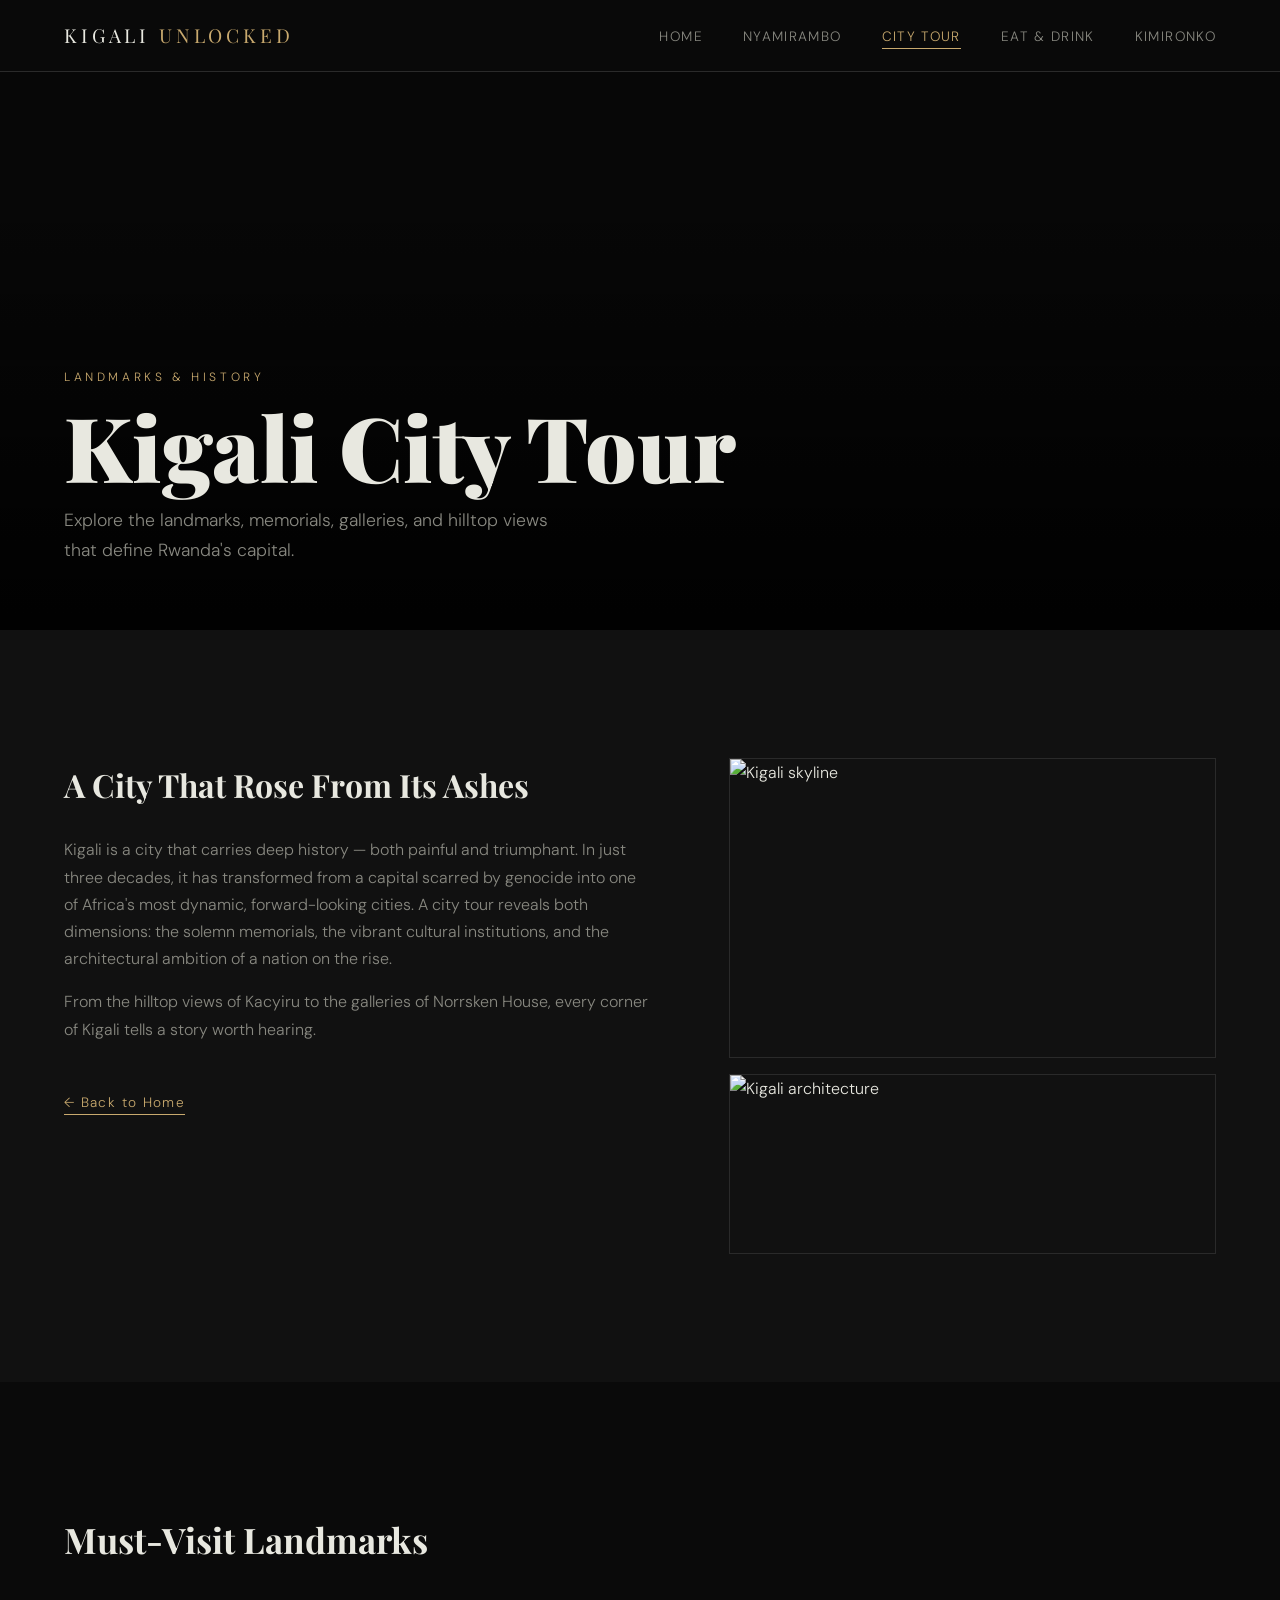
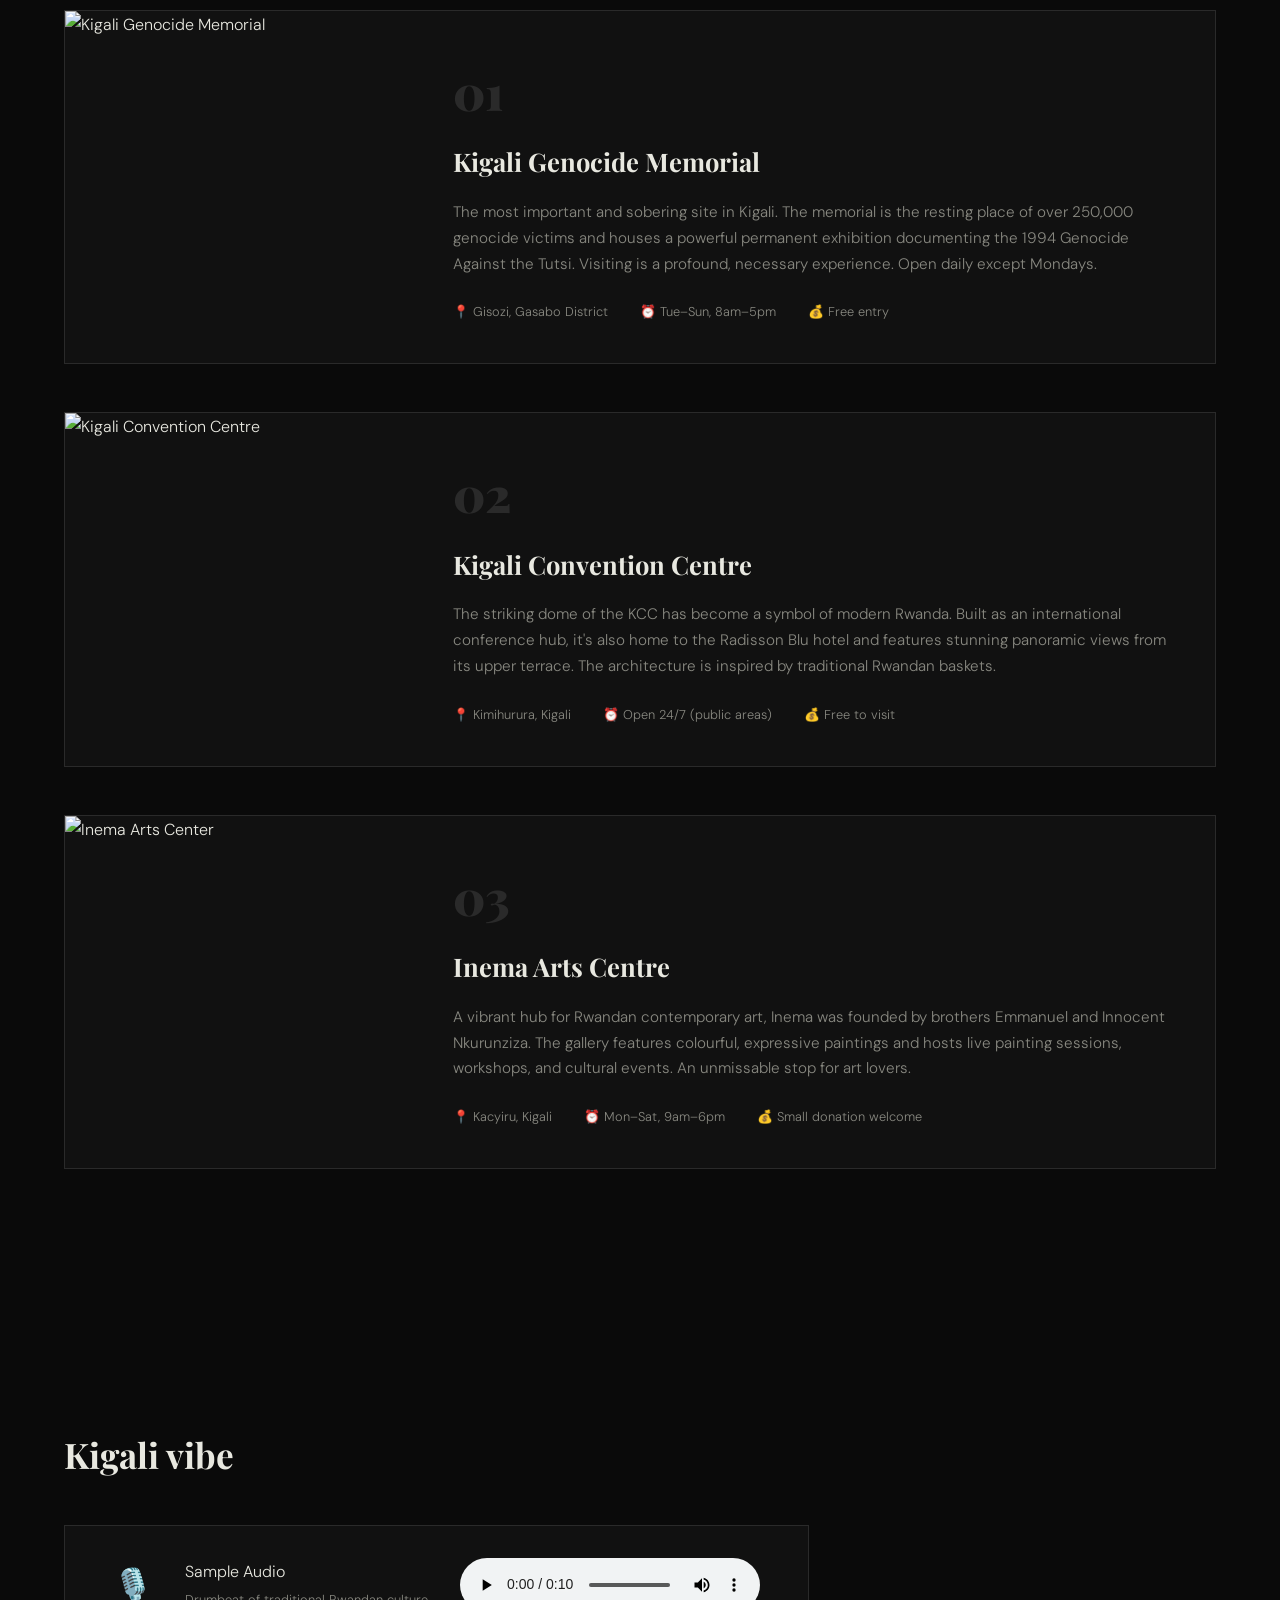
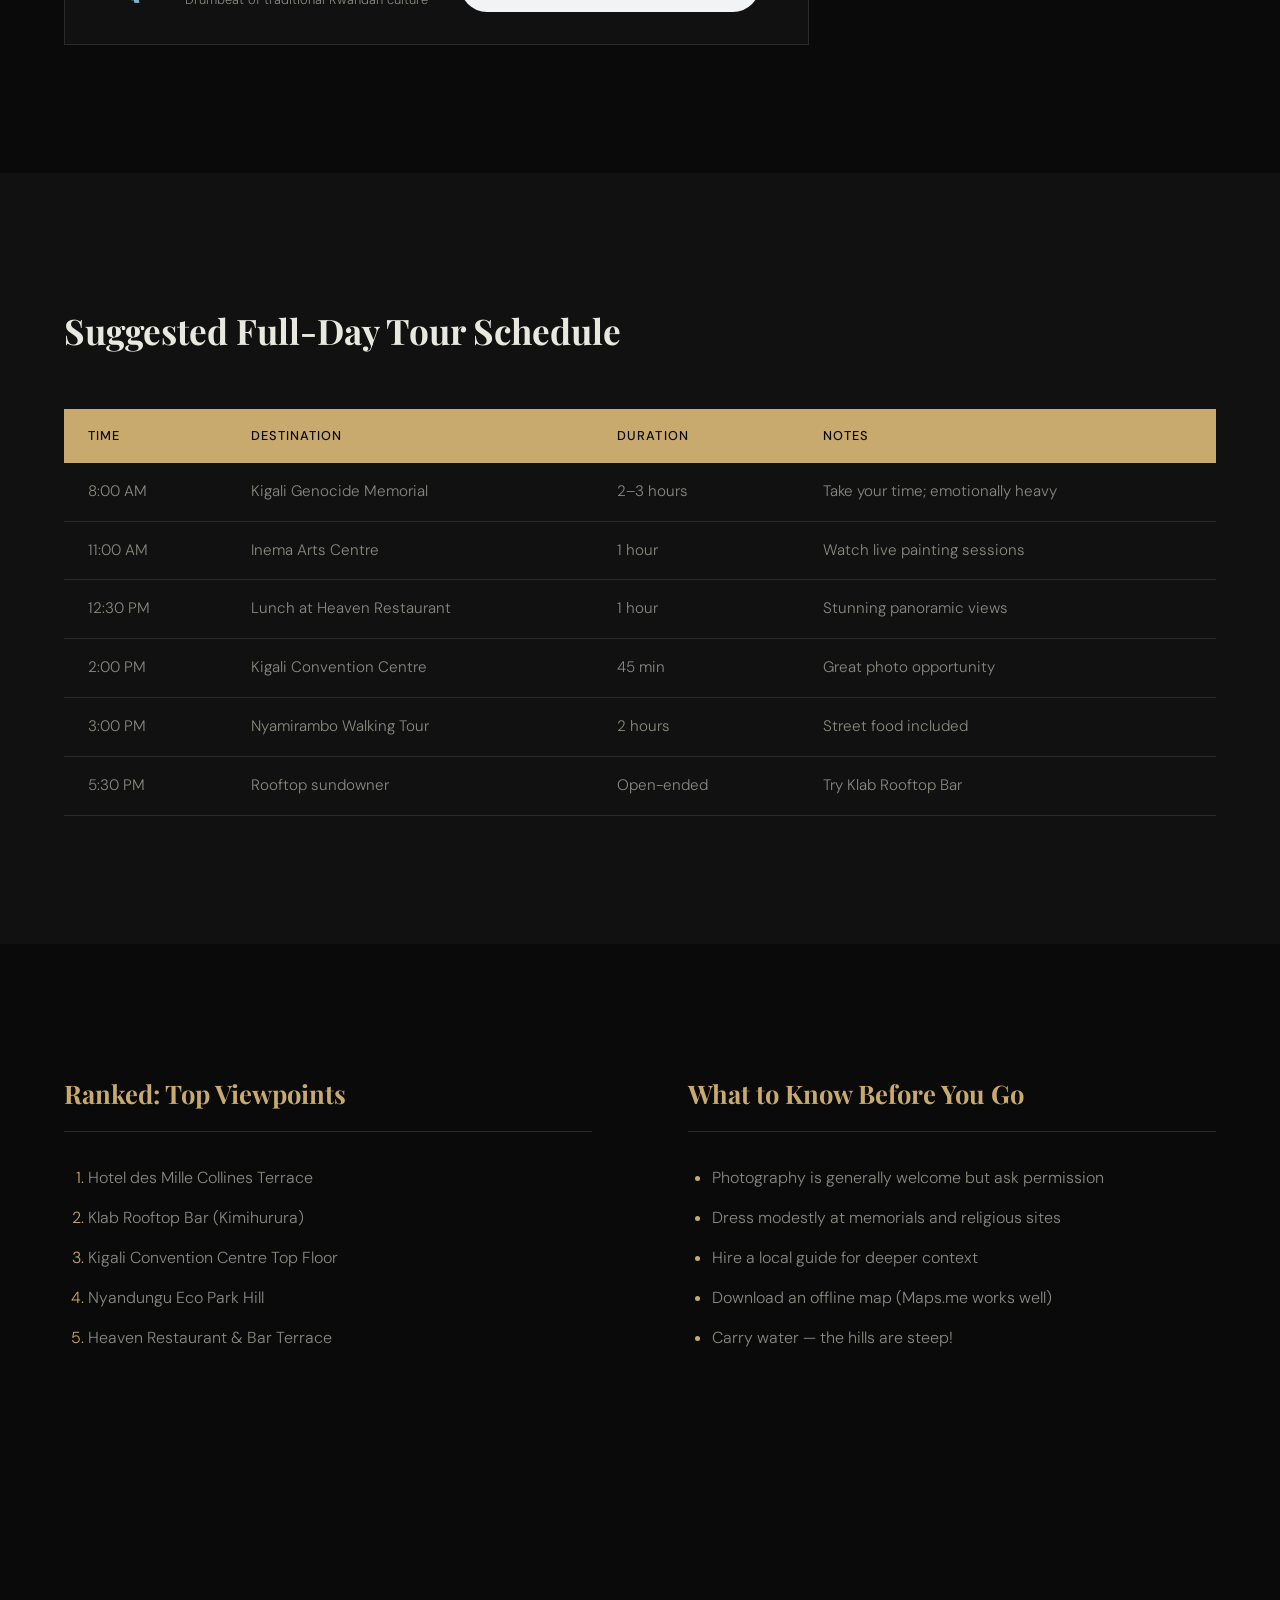
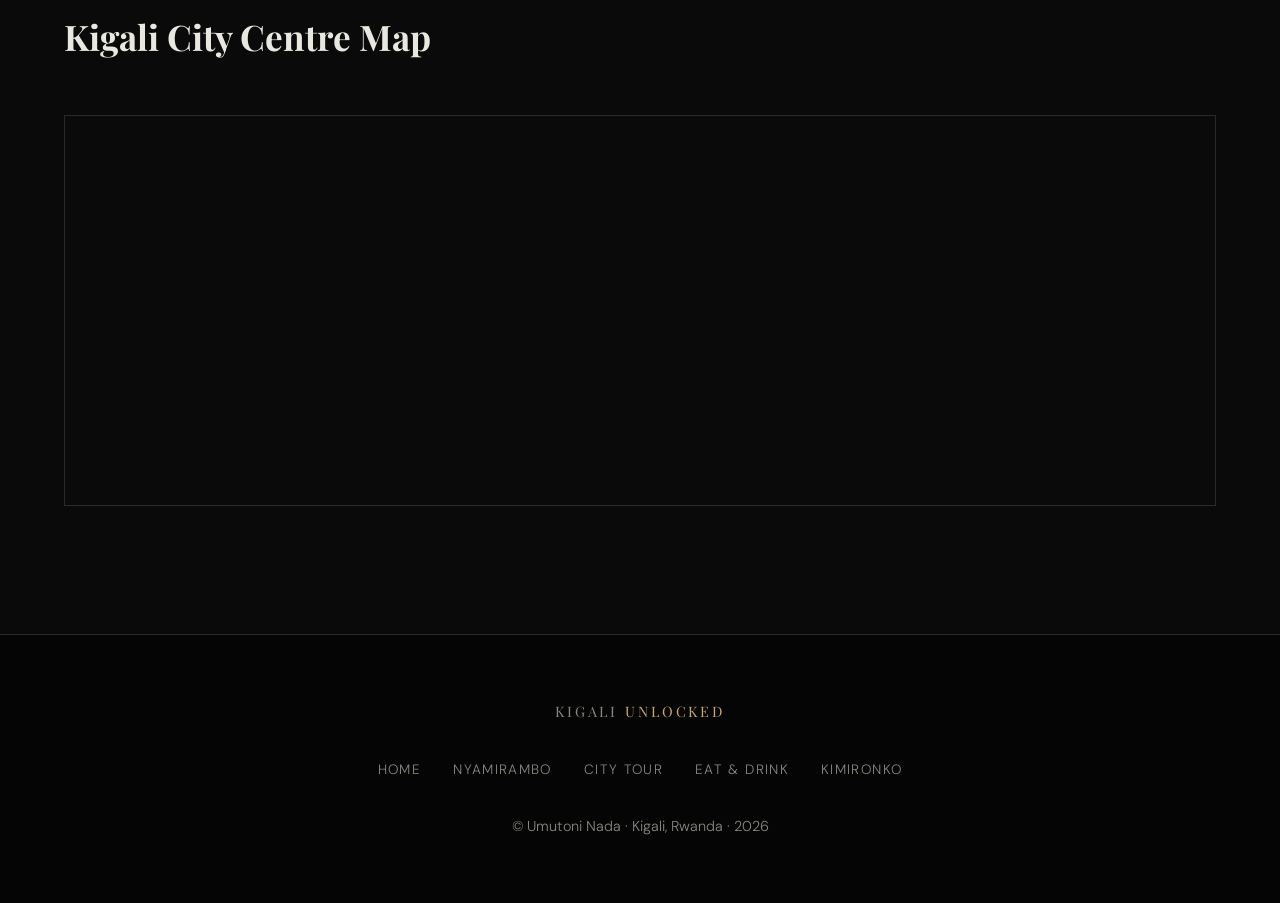
==== commit 67a28156: "feat: add mobile responsive nav with hamburger menu across all pages" ====
--- a/kigali-city-tour.html
+++ b/kigali-city-tour.html
@@ -12,7 +12,15 @@
   <!-- NAV -->
   <nav class="navbar">
     <div class="nav-logo">KIGALI <span>UNLOCKED</span></div>
+
+    <!-- Hamburger button: only visible on mobile -->
+    <button class="nav-toggle" aria-label="Open menu">☰</button>
+
     <ul class="nav-links">
+      <!-- Close button inside the mobile menu -->
+      <li class="nav-close-wrap">
+        <button class="nav-close" aria-label="Close menu">✕</button>
+      </li>
       <li><a href="index.html">Home</a></li>
       <li><a href="nyamirambo.html">Nyamirambo</a></li>
       <li><a href="kigali-city-tour.html" class="active">City Tour</a></li>
@@ -97,46 +105,49 @@
 
     </div>
   </section>
+
   <!-- AUDIO -->
-
-<section class="audio-section">
-  <h2 class="section-title">Kigali vibe</h2>
-  <div class="audio-wrap">
-    <div class="audio-card">
-      <span>🎙️</span>
-      <div>
-        <p> Sample Audio</p>
-        <small>Drumbeat of traditional Rwandan culture</small>
-      </div>
-      <audio controls loop>
-        <source src="css/audioo.mp3" type="audio/mpeg"/>
-        Your browser does not support the audio element.
-      </audio>
-    </div>
-  </div>
-</section>
+  <section class="audio-section">
+    <h2 class="section-title">Kigali vibe</h2>
+    <div class="audio-wrap">
+      <div class="audio-card">
+        <span>🎙️</span>
+        <div>
+          <p>Sample Audio</p>
+          <small>Drumbeat of traditional Rwandan culture</small>
+        </div>
+        <audio controls loop>
+          <source src="css/audioo.mp3" type="audio/mpeg"/>
+          Your browser does not support the audio element.
+        </audio>
+      </div>
+    </div>
+  </section>
 
   <!-- TABLE: TOUR SCHEDULE -->
   <section class="table-section">
     <h2 class="section-title">Suggested Full-Day Tour Schedule</h2>
-    <table class="info-table">
-      <thead>
-        <tr>
-          <th>Time</th>
-          <th>Destination</th>
-          <th>Duration</th>
-          <th>Notes</th>
-        </tr>
-      </thead>
-      <tbody>
-        <tr><td>8:00 AM</td><td>Kigali Genocide Memorial</td><td>2–3 hours</td><td>Take your time; emotionally heavy</td></tr>
-        <tr><td>11:00 AM</td><td>Inema Arts Centre</td><td>1 hour</td><td>Watch live painting sessions</td></tr>
-        <tr><td>12:30 PM</td><td>Lunch at Heaven Restaurant</td><td>1 hour</td><td>Stunning panoramic views</td></tr>
-        <tr><td>2:00 PM</td><td>Kigali Convention Centre</td><td>45 min</td><td>Great photo opportunity</td></tr>
-        <tr><td>3:00 PM</td><td>Nyamirambo Walking Tour</td><td>2 hours</td><td>Street food included</td></tr>
-        <tr><td>5:30 PM</td><td>Rooftop sundowner</td><td>Open-ended</td><td>Try Klab Rooftop Bar</td></tr>
-      </tbody>
-    </table>
+    <!-- Wrapper lets the table scroll sideways on small screens -->
+    <div class="table-wrapper">
+      <table class="info-table">
+        <thead>
+          <tr>
+            <th>Time</th>
+            <th>Destination</th>
+            <th>Duration</th>
+            <th>Notes</th>
+          </tr>
+        </thead>
+        <tbody>
+          <tr><td>8:00 AM</td><td>Kigali Genocide Memorial</td><td>2–3 hours</td><td>Take your time; emotionally heavy</td></tr>
+          <tr><td>11:00 AM</td><td>Inema Arts Centre</td><td>1 hour</td><td>Watch live painting sessions</td></tr>
+          <tr><td>12:30 PM</td><td>Lunch at Heaven Restaurant</td><td>1 hour</td><td>Stunning panoramic views</td></tr>
+          <tr><td>2:00 PM</td><td>Kigali Convention Centre</td><td>45 min</td><td>Great photo opportunity</td></tr>
+          <tr><td>3:00 PM</td><td>Nyamirambo Walking Tour</td><td>2 hours</td><td>Street food included</td></tr>
+          <tr><td>5:30 PM</td><td>Rooftop sundowner</td><td>Open-ended</td><td>Try Klab Rooftop Bar</td></tr>
+        </tbody>
+      </table>
+    </div>
   </section>
 
   <!-- LISTS -->
@@ -164,6 +175,7 @@
       </div>
     </div>
   </section>
+
   <!-- MAP EMBED -->
   <section class="map-section">
     <h2 class="section-title">Kigali City Centre Map</h2>
@@ -192,5 +204,26 @@
     </div>
   </footer>
 
+  <!-- JAVASCRIPT: hamburger menu -->
+  <script>
+    const toggleBtn = document.querySelector('.nav-toggle');
+    const closeBtn  = document.querySelector('.nav-close');
+    const navLinks  = document.querySelector('.nav-links');
+
+    toggleBtn.addEventListener('click', function() {
+      navLinks.classList.add('open');
+    });
+
+    closeBtn.addEventListener('click', function() {
+      navLinks.classList.remove('open');
+    });
+
+    navLinks.querySelectorAll('a').forEach(function(link) {
+      link.addEventListener('click', function() {
+        navLinks.classList.remove('open');
+      });
+    });
+  </script>
+
 </body>
 </html>
--- a/css/city-tour.css
+++ b/css/city-tour.css
@@ -1,6 +1,5 @@
 /* ===========================
-   CITY-TOUR.CSS
-   Dark & Dramatic Theme
+   CITY-TOUR.CSS – Kigali Unlocked
 =========================== */
 
 :root {
@@ -31,6 +30,28 @@
 }
 .nav-logo { font-family: var(--font-display); font-size: 1.2rem; letter-spacing: 0.2em; color: var(--text); text-transform: uppercase; }
 .nav-logo span { color: var(--accent); }
+
+/* Hamburger button — hidden on desktop */
+.nav-toggle {
+  display: none;
+  background: none;
+  border: none;
+  color: var(--text);
+  font-size: 1.6rem;
+  cursor: pointer;
+}
+
+/* Close button wrapper — hidden on desktop */
+.nav-close-wrap { display: none; }
+.nav-close {
+  background: none;
+  border: none;
+  color: var(--text-muted);
+  font-size: 1.4rem;
+  cursor: pointer;
+  align-self: flex-end;
+}
+
 .nav-links { display: flex; gap: 2.5rem; list-style: none; }
 .nav-links a {
   color: var(--text-muted); text-decoration: none; font-size: 0.85rem;
@@ -44,13 +65,13 @@
 /* PAGE HERO */
 .page-hero {
   position: relative; height: 70vh;
-  background: url('https://images.unsplash.com/photo-1611348586804-61bf6c080437?w=1600') center/cover no-repeat;
+  background: url('https://images.unsplash.com/photo-1706977870551-fc004e779dcd?q=80&w=774&auto=format&fit=crop&ixlib=rb-4.1.0&ixid=M3wxMjA3fDB8MHxwaG90by1wYWdlfHx8fGVufDB8fHx8fA%3D%3D') center/cover no-repeat;
   display: flex; align-items: flex-end;
 }
 .page-hero-overlay { position: absolute; inset: 0; background: linear-gradient(to top, rgba(0,0,0,0.92) 0%, rgba(0,0,0,0.3) 70%); }
 .page-hero-content { position: relative; z-index: 2; padding: 4rem; animation: fadeUp 0.8s ease both; }
 .page-tag { font-size: 0.75rem; letter-spacing: 0.3em; text-transform: uppercase; color: var(--accent); display: block; margin-bottom: 0.8rem; }
-.page-hero-content h1 { font-family: var(--font-display); font-size: clamp(3rem, 7vw, 6rem); font-weight: 900; color: var(--text); line-height: 1; margin-bottom: 1rem; }
+.page-hero-content h1 { font-family: var(--font-display); font-size: clamp(2.5rem, 7vw, 6rem); font-weight: 900; color: var(--text); line-height: 1; margin-bottom: 1rem; }
 .page-hero-content p { color: var(--text-muted); font-size: 1.1rem; max-width: 500px; }
 
 /* INTRO */
@@ -86,11 +107,6 @@
 .lm-meta { display: flex; gap: 2rem; flex-wrap: wrap; }
 .lm-meta span { font-size: 0.8rem; color: var(--text-muted); }
 
-/* VIDEO */
-.video-section { padding: 8rem 4rem; background: var(--bg2); }
-.video-wrap { margin-top: 2rem; }
-.video-wrap video { width: 100%; max-height: 480px; border: 1px solid var(--border); display: block; }
-
 /* AUDIO */
 .audio-section { padding: 8rem 4rem; background: var(--bg); }
 .audio-wrap { margin-top: 2rem; }
@@ -101,7 +117,15 @@
 
 /* TABLE */
 .table-section { padding: 8rem 4rem; background: var(--bg2); }
-.info-table { width: 100%; border-collapse: collapse; margin-top: 3rem; font-size: 0.95rem; }
+
+/* Wrapper makes table scroll sideways on mobile instead of breaking */
+.table-wrapper {
+  overflow-x: auto;
+  margin-top: 3rem;
+  -webkit-overflow-scrolling: touch;
+}
+
+.info-table { width: 100%; min-width: 550px; border-collapse: collapse; font-size: 0.95rem; }
 .info-table th { background: var(--accent); color: #0a0a0a; padding: 1rem 1.5rem; text-align: left; font-weight: 500; font-size: 0.8rem; letter-spacing: 0.08em; text-transform: uppercase; }
 .info-table td { padding: 1rem 1.5rem; border-bottom: 1px solid var(--border); color: var(--text-muted); }
 .info-table tr:hover td { background: var(--bg3); color: var(--text); }
@@ -114,11 +138,6 @@
 .list-block ol, .list-block ul { padding-left: 1.5rem; display: flex; flex-direction: column; gap: 0.8rem; color: var(--text-muted); }
 .list-block li::marker { color: var(--accent); }
 
-/* EXT LINK */
-.ext-link-section { padding: 3rem 4rem; background: var(--bg2); text-align: center; }
-.ext-link-section p { color: var(--text-muted); }
-.ext-link-section a { color: var(--accent); }
-
 /* MAP */
 .map-section { padding: 8rem 4rem; background: var(--bg); }
 .map-container { margin-top: 3rem; border: 1px solid var(--border); overflow: hidden; }
@@ -128,12 +147,77 @@
 .footer-logo { font-family: var(--font-display); font-size: 1.4rem; letter-spacing: 0.2em; margin-bottom: 1rem; }
 .footer-logo span { color: var(--accent); }
 .footer p { color: var(--text-muted); font-size: 0.9rem; }
-.footer-links { display: flex; gap: 2rem; list-style: none; justify-content: center; margin: 2rem 0; }
+.footer-links { display: flex; gap: 2rem; list-style: none; justify-content: center; flex-wrap: wrap; margin: 2rem 0; }
 .footer-links a { color: var(--text-muted); text-decoration: none; font-size: 0.85rem; letter-spacing: 0.1em; text-transform: uppercase; transition: color 0.3s; }
 .footer-links a:hover { color: var(--accent); }
 .footer-note { color: #444; font-size: 0.8rem; }
 
+/* ANIMATION */
 @keyframes fadeUp {
   from { opacity: 0; transform: translateY(30px); }
   to   { opacity: 1; transform: translateY(0); }
+}
+
+/* ===========================
+   MOBILE STYLES
+=========================== */
+@media (max-width: 768px) {
+
+  .navbar { padding: 1rem 1.5rem; }
+  .nav-toggle { display: block; }
+  .nav-close-wrap {
+    display: flex;
+    justify-content: flex-end;
+    padding: 1rem 1.5rem;
+  }
+  .nav-links {
+    position: fixed;
+    top: 0;
+    right: -100%;
+    width: 75%;
+    max-width: 300px;
+    height: 100vh;
+    background: var(--bg2);
+    border-left: 1px solid var(--border);
+    flex-direction: column;
+    gap: 0;
+    transition: right 0.35s ease;
+    z-index: 1000;
+  }
+
+  /* JS adds this class to open the menu */
+  .nav-links.open { right: 0; }
+
+  .nav-links li a {
+    display: block;
+    padding: 1rem 1.5rem;
+    border-bottom: 1px solid var(--border);
+    font-size: 0.95rem;
+  }
+  .page-hero-content { padding: 2rem 1.5rem; }
+  .page-hero-content p { font-size: 0.95rem; }
+
+  .section-intro { padding: 4rem 1.5rem; }
+  .intro-grid { flex-direction: column; gap: 2.5rem; }
+  .landmarks-section { padding: 4rem 1.5rem; }
+  .landmark-item { flex-direction: column; gap: 0; }
+  .landmark-item img { width: 100%; height: 200px; }
+  .landmark-body { padding: 1.5rem; }
+
+  .audio-section { padding: 4rem 1.5rem; }
+  .audio-card {
+    flex-direction: column;
+    align-items: flex-start;
+    padding: 1.5rem;
+    width: 100%;
+  }
+
+  .table-section { padding: 4rem 1.5rem; }
+
+  .lists-section { padding: 4rem 1.5rem; }
+  .lists-grid { flex-direction: column; gap: 3rem; }
+
+  .map-section { padding: 4rem 1.5rem; }
+  .footer { padding: 3rem 1.5rem; }
+  .footer-links { gap: 1rem; }
 }
